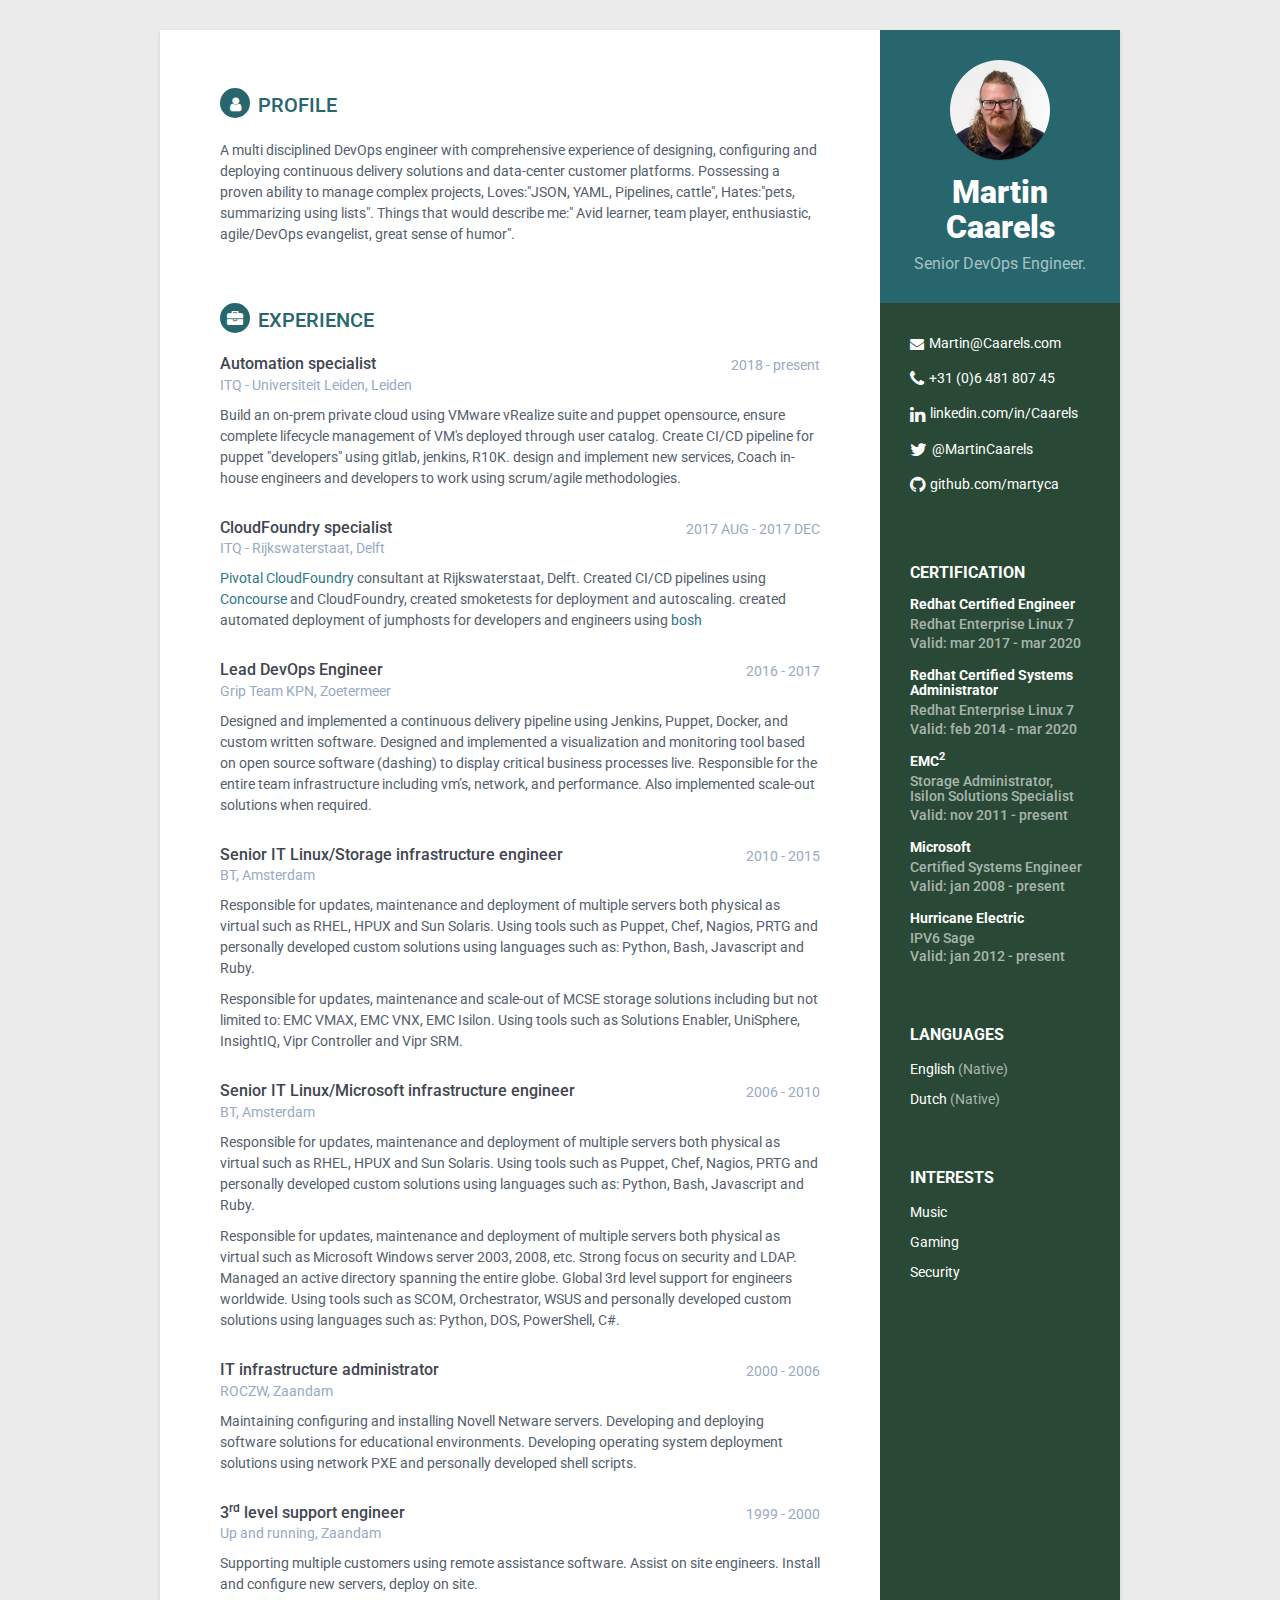
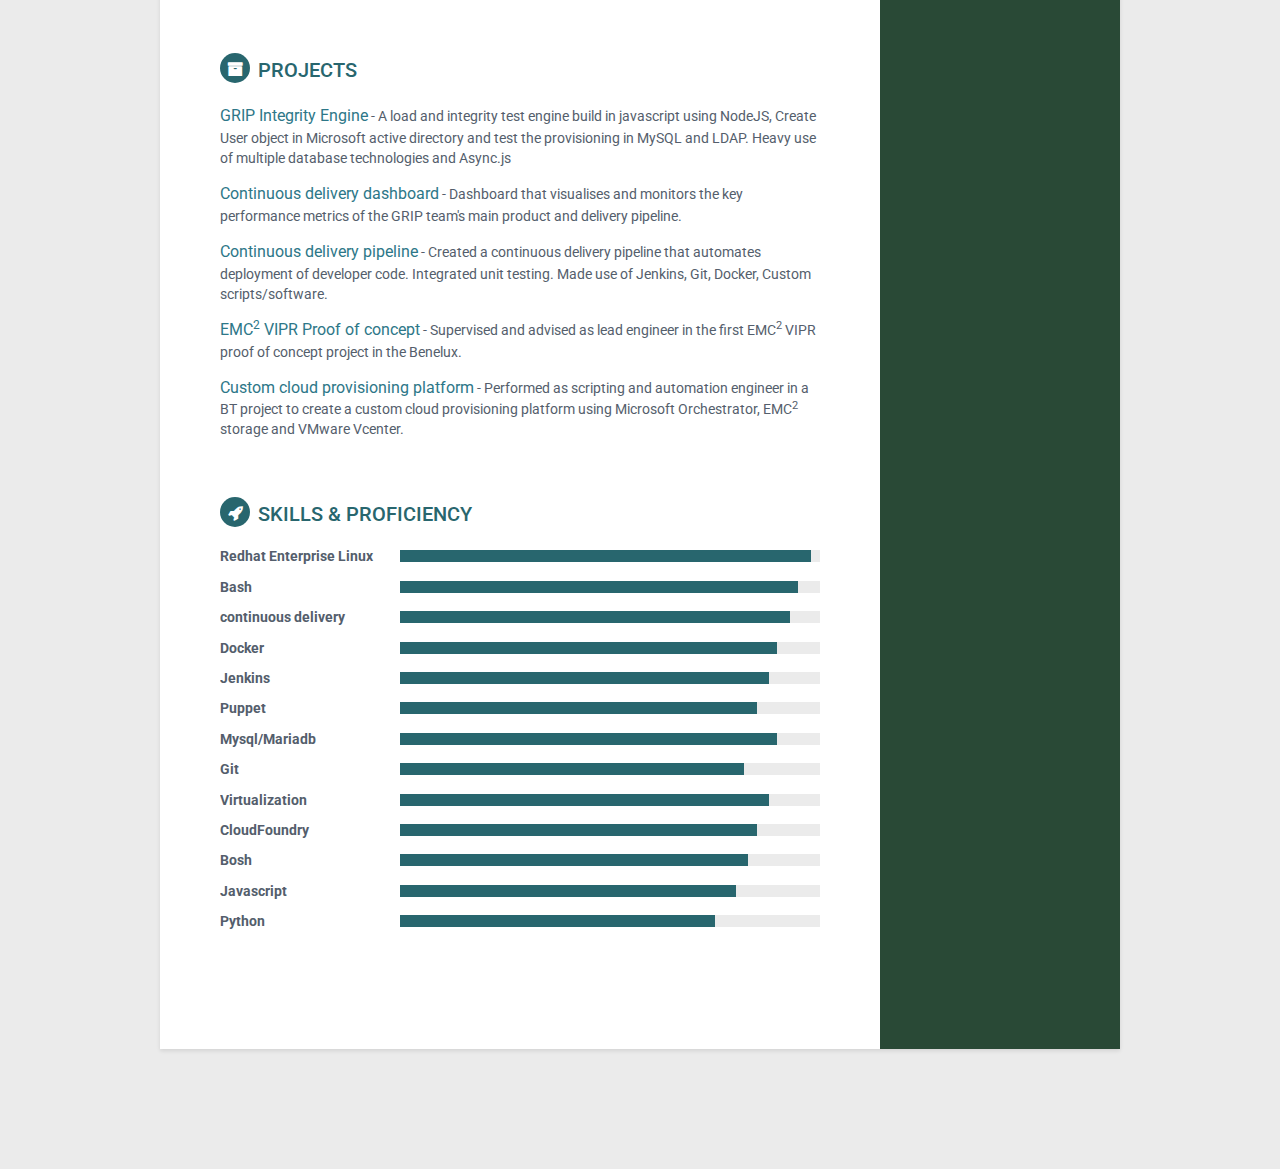
==== index.html @ 200cc8ad "pipeline" ====
<!DOCTYPE html>
<!--[if IE 8]> <html lang="en" class="ie8"> <![endif]-->
<!--[if IE 9]> <html lang="en" class="ie9"> <![endif]-->
<!--[if !IE]><!-->
<html lang="en">
<!--<![endif]-->

<head>
    <title>Martin's Bio.</title>
    <!-- Meta -->
    <meta charset="utf-8">
    <meta http-equiv="X-UA-Compatible" content="IE=edge">
    <meta name="viewport" content="width=device-width, initial-scale=1.0">
    <meta name="description" content="A beautiful Jekyll theme for creating resume">
    <link rel="shortcut icon" href="favicon.ico">
    <link href='https://fonts.googleapis.com/css?family=Roboto:400,500,400italic,300italic,300,500italic,700,700italic,900,900italic' rel='stylesheet' type='text/css'>
    <!-- Global CSS -->
    <link rel="stylesheet" href="/assets/css/bootstrap.min.css">
    <!-- Plugins CSS -->
    <link rel="stylesheet" href="/assets/css/font-awesome.css">
    <!-- Theme CSS -->
    <link id="theme-style" rel="stylesheet" href="/assets/css/styles.css">
    <!-- HTML5 shim and Respond.js for IE8 support of HTML5 elements and media queries -->
    <!--[if lt IE 9]> <script src="https://oss.maxcdn.com/html5shiv/3.7.2/html5shiv.min.js"></script> <script src="https://oss.maxcdn.com/respond/1.4.2/respond.min.js"></script> <![endif]-->
</head>

<body>
    <div class="wrapper">
        <!-- Use icons from fontawesome when you are adding new item in the contact list -->
        <div class="sidebar-wrapper">
            <div class="profile-container"> <img class="profile-img" src="/assets/images/portrait.png" alt="profile picture" />
                <h1 class="name">Martin Caarels</h1>
                <h3 class="tagline">Senior DevOps Engineer.</h3> </div>
            <!--//profile-container-->
            <div class="contact-container container-block">
                <ul class="list-unstyled contact-list">
                    <li class="email"><i class="fa fa-envelope"></i><a href="mailto: martin@caarels.com">Martin@Caarels.com</a></li>
                    <li class="phone"><i class="fa fa-phone"></i><a href="tel:+31648180745">+31 (0)6 481 807 45</a></li>
                    <li class="linkedin"><i class="fa fa-linkedin"></i><a href="https://in.linkedin.com/in/caarels" target="_blank">linkedin.com/in/Caarels</a></li>
                    <li class="Twitter"><i class="fa fa-twitter"></i><a href="https://twitter.com/MartinCaarels" target="_blank">@MartinCaarels</a></li>
                    <li class="github"><i class="fa fa-github"></i><a href="http://github.com/martyca" target="_blank">github.com/martyca</a></li>
                    <!--<li class="twitter"><i class="fa fa-twitter"></i><a href="https://twitter.com/@webjeda" target="_blank">@webjeda</a></li>-->
                </ul>
            </div>
            <!--//contact-container-->
            <div class="education-container container-block">
                <h2 class="container-block-title">Certification</h2>
                <div class="item">
                    <a href="https://www.redhat.com/rhtapps/certification/badge/verify/BLTB5GWE7YYHXSPIGGNPEEOVPAAEQU3CUPSQX2KSDXT6RW46LQ3VFS7LTHTMYXYXRZARNID6YKBDE4U5NQYTCNA62RUWOCM34WWBUYQ=">
                      <h4 class="degree">Redhat Certified Engineer</h4>
                      <h5 class="meta">Redhat Enterprise Linux 7</h5>
                      <div class="time">Valid: mar 2017 - mar 2020</div>
                    </a>
                </div>
                <!--//item-->
                <div class="item">
                    <a href="https://www.redhat.com/rhtapps/certification/badge/verify/BLTB5GWE7YYHXSPIGGNPEEOVPAAEQU3CUPSQX2KSDXT6RW46LQ37ULE25V3KCXMMFRIX6PMBNQZGA4U5NQYTCNA62RUWOCM34WWBUYQ=">
                      <h4 class="degree">Redhat Certified Systems Administrator</h4>
                      <h5 class="meta">Redhat Enterprise Linux 7</h5>
                      <div class="time">Valid: feb 2014 - mar 2020</div>
                    </a>
                </div>
                <!--//item-->
                <div class="item">
                    <a href="https://www.certmetrics.com/emc/public/transcript.aspx?transcript=TPEWFZ41KMV4QKZX">
                      <h4 class="degree">EMC<sup>2</sup></h4>
                      <h5 class="meta">Storage Administrator, Isilon Solutions Specialist</h5>
                      <div class="time">Valid: nov 2011 - present</div>
                    </a>
                </div>
                <!--//item-->
                <div class="item">
                    <a href="https://mcp.microsoft.com/anonymous/transcript/validate?transcriptId=936638&accessCode=r2d2c3p0">
                      <h4 class="degree">Microsoft</h4>
                      <h5 class="meta">Certified Systems Engineer</h5>
                      <div class="time">Valid: jan 2008 - present</div>
                    </a>
                </div>
                <!--//item-->
                <div class="item">
                    <a href="https://ipv6.he.net/certification/scoresheet.php?pass_name=digit77 ">
                      <h4 class="degree">Hurricane Electric</h4>
                      <h5 class="meta">IPV6 Sage</h5>
                      <div class="time">Valid: jan 2012 - present</div>
                    </a>
                </div>
                <!--//item-->
            </div>
            <!--//education-container-->
            <div class="languages-container container-block">
                <h2 class="container-block-title">Languages</h2>
                <ul class="list-unstyled interests-list">
                    <li>English <span class="lang-desc">(Native)</span></li>
                    <li>Dutch <span class="lang-desc">(Native)</span></li>
                </ul>
            </div>
            <!--//interests-->
            <div class="interests-container container-block">
                <h2 class="container-block-title">Interests</h2>
                <ul class="list-unstyled interests-list">
                    <li>Music</li>
                    <li>Gaming</li>
                    <li>Security</li>
                </ul>
            </div>
            <!--//interests-->
        </div>
        <!--//sidebar-wrapper-->
        <div class="main-wrapper">
            <section class="section summary-section">
                <h2 class="section-title"><i class="fa fa-user"></i>Profile</h2>
                <div class="summary">
                    <p>A multi disciplined DevOps engineer with comprehensive experience of designing, configuring and deploying continuous delivery solutions and data-center customer platforms. Possessing a proven ability to manage complex projects, Loves:"JSON, YAML, Pipelines, cattle", Hates:"pets, summarizing using lists". Things that would describe me:" Avid learner, team player, enthusiastic, agile/DevOps evangelist, great sense of humor".</p>
                </div>
                <!--//summary-->
            </section>
            <!--//section-->
            <section class="section experiences-section">
                <h2 class="section-title"><i class="fa fa-briefcase"></i>Experience</h2>
                <div class="item">
                    <div class="meta">
                        <div class="upper-row">
                            <h3 class="job-title">Automation specialist</h3>
                            <div class="time">2018 - present</div>
                        </div>
                        <!--//upper-row-->
                        <div class="company">ITQ - Universiteit Leiden, Leiden</div>
                    </div>
                    <!--//meta-->
                    <div class="details">
                        <p>Build an on-prem private cloud using VMware vRealize suite and puppet opensource, ensure complete lifecycle management of VM's deployed through user catalog. Create CI/CD pipeline for puppet "developers" using gitlab, jenkins, R10K. design and implement new services, Coach in-house engineers and developers to work using scrum/agile methodologies.</p>
                    </div>
                    <!--//details-->
                </div>
                <!--//item-->
                <div class="item">
                    <div class="meta">
                        <div class="upper-row">
                            <h3 class="job-title">CloudFoundry specialist</h3>
                            <div class="time">2017 AUG - 2017 DEC</div>
                        </div>
                        <!--//upper-row-->
                        <div class="company">ITQ - Rijkswaterstaat, Delft</div>
                    </div>
                    <!--//meta-->
                    <div class="details">
                        <p><a href="https://pivotal.io/platform">Pivotal CloudFoundry</a> consultant at Rijkswaterstaat, Delft. Created CI/CD pipelines using <a href="https://concourse-ci.org/">Concourse</a> and CloudFoundry, created smoketests for deployment and autoscaling. created automated deployment of jumphosts for developers and engineers using <a href="http://bosh.io/">bosh</a></p>
                    </div>
                    <!--//details-->
                </div>
                <!--//item-->
                <div class="item">
                    <div class="meta">
                        <div class="upper-row">
                            <h3 class="job-title">Lead DevOps Engineer</h3>
                            <div class="time">2016 - 2017</div>
                        </div>
                        <!--//upper-row-->
                        <div class="company">Grip Team KPN, Zoetermeer</div>
                    </div>
                    <!--//meta-->
                    <div class="details">
                        <p>Designed and implemented a continuous delivery pipeline using Jenkins, Puppet, Docker, and custom written software. Designed and implemented a visualization and monitoring tool based on open source software (dashing) to display critical business processes live. Responsible for the entire team infrastructure including vm’s, network, and performance. Also implemented scale-out solutions when required.</p>
                    </div>
                    <!--//details-->
                </div>
                <!--//item-->
                <div class="item">
                    <div class="meta">
                        <div class="upper-row">
                            <h3 class="job-title">Senior IT Linux/Storage infrastructure engineer</h3>
                            <div class="time">2010 - 2015</div>
                        </div>
                        <!--//upper-row-->
                        <div class="company">BT, Amsterdam</div>
                    </div>
                    <!--//meta-->
                    <div class="details">
                        <p>Responsible for updates, maintenance and deployment of multiple servers both physical as virtual such as RHEL, HPUX and Sun Solaris. Using tools such as Puppet, Chef, Nagios, PRTG and personally developed custom solutions using languages such as: Python, Bash, Javascript and Ruby.</p>
                        <p>Responsible for updates, maintenance and scale-out of MCSE storage solutions including but not limited to: EMC VMAX, EMC VNX, EMC Isilon. Using tools such as Solutions Enabler, UniSphere, InsightIQ, Vipr Controller and Vipr SRM.</p>
                    </div>
                    <!--//details-->
                </div>
                <!--//item-->
                <div class="item">
                    <div class="meta">
                        <div class="upper-row">
                            <h3 class="job-title">Senior IT Linux/Microsoft infrastructure engineer</h3>
                            <div class="time">2006 - 2010</div>
                        </div>
                        <!--//upper-row-->
                        <div class="company">BT, Amsterdam</div>
                    </div>
                    <!--//meta-->
                    <div class="details">
                        <p>Responsible for updates, maintenance and deployment of multiple servers both physical as virtual such as RHEL, HPUX and Sun Solaris. Using tools such as Puppet, Chef, Nagios, PRTG and personally developed custom solutions using languages such as: Python, Bash, Javascript and Ruby.</p>
                        <p>Responsible for updates, maintenance and deployment of multiple servers both physical as virtual such as Microsoft Windows server 2003, 2008, etc. Strong focus on security and LDAP. Managed an active directory spanning the entire globe. Global 3rd level support for engineers worldwide. Using tools such as SCOM, Orchestrator, WSUS and personally developed custom solutions using languages such as: Python, DOS, PowerShell, C#.</p>
                    </div>
                    <!--//details-->
                </div>
                <!--//item-->
                <div class="item">
                    <div class="meta">
                        <div class="upper-row">
                            <h3 class="job-title">IT infrastructure administrator</h3>
                            <div class="time">2000 - 2006</div>
                        </div>
                        <!--//upper-row-->
                        <div class="company">ROCZW, Zaandam</div>
                    </div>
                    <!--//meta-->
                    <div class="details">
                        <p>Maintaining configuring and installing Novell Netware servers. Developing and deploying software solutions for educational environments. Developing operating system deployment solutions using network PXE and personally developed shell scripts.</p>
                    </div>
                    <!--//details-->
                </div>
                <!--//item-->
                <div class="item">
                    <div class="meta">
                        <div class="upper-row">
                            <h3 class="job-title">3<sup>rd</sup> level support engineer</h3>
                            <div class="time">1999 - 2000</div>
                        </div>
                        <!--//upper-row-->
                        <div class="company">Up and running, Zaandam</div>
                    </div>
                    <!--//meta-->
                    <div class="details">
                        <p>Supporting multiple customers using remote assistance software. Assist on site engineers. Install and configure new servers, deploy on site.</p>
                    </div>
                    <!--//details-->
                </div>
                <!--//item-->
            </section>
            <!--//section-->
            <section class="section projects-section">
                <h2 class="section-title"><i class="fa fa-archive"></i>Projects</h2>
                <!--
                <div class="intro">
                    <p></p>
                </div>
                -->
                <!--//intro-->
                <div class="item"> <span class="project-title"><a href="#hook">GRIP Integrity Engine</a></span> - <span class="project-tagline">A load and integrity test engine build in javascript using NodeJS, Create User object in Microsoft active directory and test the provisioning in MySQL and LDAP. Heavy use of multiple database technologies and Async.js</span> </div>
                <!--//item-->
                <div class="item"> <span class="project-title"><a href="#" target="_blank">Continuous delivery dashboard</a></span> - <span class="project-tagline">Dashboard that visualises and monitors the key performance metrics of the GRIP team's main product and delivery pipeline.</span> </div>
                <!--//item-->
                <div class="item"> <span class="project-title"><a href="#" target="_blank">Continuous delivery pipeline</a></span> - <span class="project-tagline">Created a continuous delivery pipeline that automates deployment of developer code. Integrated unit testing. Made use of Jenkins, Git, Docker, Custom scripts/software.</span> </div>
                <!--//item-->
                <div class="item"> <span class="project-title"><a href="#" target="_blank">EMC<sup>2</sup> VIPR Proof of concept</a></span> - <span class="project-tagline">Supervised and advised as lead engineer in the first EMC<sup>2</sup> VIPR proof of concept project in the Benelux.</span> </div>
                <!--//item-->
                <div class="item"> <span class="project-title"><a href="#" target="_blank">Custom cloud provisioning platform</a></span> - <span class="project-tagline">Performed as scripting and automation engineer in a BT project to create a custom cloud provisioning platform using Microsoft Orchestrator, EMC<sup>2</sup> storage and VMware Vcenter.</span> </div>
                <!--//item-->
            </section>
            <!--//section-->
            <section class="skills-section section">
                <h2 class="section-title"><i class="fa fa-rocket"></i>Skills &amp; Proficiency</h2>
                <div class="skillset">
                    <div class="item">
                        <h3 class="level-title">Redhat Enterprise Linux</h3>
                        <div class="level-bar">
                            <div class="level-bar-inner" data-level="98%"> </div>
                        </div>
                        <!--//level-bar-->
                    </div>
                    <!--//item-->
                    <div class="item">
                        <h3 class="level-title">Bash</h3>
                        <div class="level-bar">
                            <div class="level-bar-inner" data-level="95%"> </div>
                        </div>
                        <!--//level-bar-->
                    </div>
                    <!--//item-->
                    <div class="item">
                        <h3 class="level-title">continuous delivery</h3>
                        <div class="level-bar">
                            <div class="level-bar-inner" data-level="93%"> </div>
                        </div>
                        <!--//level-bar-->
                    </div>
                    <!--//item-->
                    <div class="item">
                        <h3 class="level-title">Docker</h3>
                        <div class="level-bar">
                            <div class="level-bar-inner" data-level="90%"> </div>
                        </div>
                        <!--//level-bar-->
                    </div>
                    <!--//item-->
                    <div class="item">
                        <h3 class="level-title">Jenkins</h3>
                        <div class="level-bar">
                            <div class="level-bar-inner" data-level="88%"> </div>
                        </div>
                        <!--//level-bar-->
                    </div>
                    <!--//item-->
                    <div class="item">
                        <h3 class="level-title">Puppet</h3>
                        <div class="level-bar">
                            <div class="level-bar-inner" data-level="85%"> </div>
                        </div>
                        <!--//level-bar-->
                    </div>
                    <!--//item-->
                    <div class="item">
                        <h3 class="level-title">Mysql/Mariadb</h3>
                        <div class="level-bar">
                            <div class="level-bar-inner" data-level="90%"> </div>
                        </div>
                        <!--//level-bar-->
                    </div>
                    <!--//item-->
                    <div class="item">
                        <h3 class="level-title">Git</h3>
                        <div class="level-bar">
                            <div class="level-bar-inner" data-level="82%"> </div>
                        </div>
                        <!--//level-bar-->
                    </div>
                    <!--//item-->
                    <div class="item">
                        <h3 class="level-title">Virtualization</h3>
                        <div class="level-bar">
                            <div class="level-bar-inner" data-level="88%"> </div>
                        </div>
                        <!--//level-bar-->
                    </div>
                    <!--//item-->
                    <div class="item">
                        <h3 class="level-title">CloudFoundry</h3>
                        <div class="level-bar">
                            <div class="level-bar-inner" data-level="85%"> </div>
                        </div>
                        <!--//level-bar-->
                    </div>
                    <!--//item-->
                    <div class="item">
                        <h3 class="level-title">Bosh</h3>
                        <div class="level-bar">
                            <div class="level-bar-inner" data-level="83%"> </div>
                        </div>
                        <!--//level-bar-->
                    </div>
                    <!--//item-->
                    <div class="item">
                        <h3 class="level-title">Javascript</h3>
                        <div class="level-bar">
                            <div class="level-bar-inner" data-level="80%"> </div>
                        </div>
                        <!--//level-bar-->
                    </div>
                    <!--//item-->
                    <div class="item">
                        <h3 class="level-title">Python</h3>
                        <div class="level-bar">
                            <div class="level-bar-inner" data-level="75%"> </div>
                        </div>
                        <!--//level-bar-->
                    </div>
                    <!--//item-->
                </div>
            </section>
            <!--//skills-section-->
        </div>
        <!--//main-body-->
    </div>
    <footer class="footer">
    </footer>
    <!--//footer-->
    <!-- Javascript -->
    <script type="text/javascript" src="/assets/js/jquery-1.11.3.min.js"></script>
    <script type="text/javascript" src="/assets/js/bootstrap.min.js"></script>
    <!-- custom js -->
    <script type="text/javascript" src="/assets/js/main.js"></script>
</body>

</html>
---- assets/css/styles.css ----
/*
 * Template Name: Orbit - Responsive Resume/CV Template for Developers
 * Version: 1.0
 * Author: Xiaoying Riley
 * Twitter: @3rdwave_themes
 * License: Creative Commons Attribution 3.0 License
 * Website: http://themes.3rdwavemedia.com/
*/
/* styles.css */
/* ======= Base ======= */
body {
  font-family: 'Roboto', sans-serif;
  color: #545E6C;
  background: #ebebeb;
  font-size: 14px;
  padding: 30px;
  -webkit-font-smoothing: antialiased;
  -moz-osx-font-smoothing: grayscale;
}
h1,
h2,
h3,
h4,
h5,
h6 {
  font-weight: 700;
}
a {
  color: #2d7788;
  -webkit-transition: all 0.4s ease-in-out;
  -moz-transition: all 0.4s ease-in-out;
  -ms-transition: all 0.4s ease-in-out;
  -o-transition: all 0.4s ease-in-out;
}
a:hover {
  text-decoration: underline;
  color: #1a454f;
}
a:focus {
  text-decoration: none;
}
p {
  line-height: 1.5;
}
.wrapper {
  background: #42A8C0;
  max-width: 960px;
  margin: 0 auto;
  position: relative;
  -webkit-box-shadow: 0px 2px 4px rgba(0, 0, 0, 0.1);
  -moz-box-shadow: 0px 2px 4px rgba(0, 0, 0, 0.1);
  box-shadow: 0px 2px 4px rgba(0, 0, 0, 0.1);
}
.sidebar-wrapper {
  background: #294936;
  position: absolute;
  right: 0;
  width: 240px;
  height: 100%;
  min-height: 800px;
  color: #fff;
}
.sidebar-wrapper a {
  color: #fff;
}
.sidebar-wrapper .profile-container {
  padding: 30px;
  background: #28666e;
  text-align: center;
  color: #fff;
}
.sidebar-wrapper .name {
  font-size: 32px;
  font-weight: 900;
  margin-top: 0;
  margin-bottom: 10px;
}
.sidebar-wrapper .tagline {
  color: rgba(255, 255, 255, 0.6);
  font-size: 16px;
  font-weight: 400;
  margin-top: 0;
  margin-bottom: 0;
}
.sidebar-wrapper .profile {
  margin-bottom: 15px;
}
.sidebar-wrapper .contact-list .fa {
  margin-right: 5px;
  font-size: 18px;
  vertical-align: middle;
}
.sidebar-wrapper .contact-list li {
  margin-bottom: 15px;
}
.sidebar-wrapper .contact-list li:last-child {
  margin-bottom: 0;
}
.sidebar-wrapper .contact-list .email .fa {
  font-size: 14px;
}
.sidebar-wrapper .container-block {
  padding: 30px;
}
.sidebar-wrapper .container-block-title {
  text-transform: uppercase;
  font-size: 16px;
  font-weight: 700;
  margin-top: 0;
  margin-bottom: 15px;
}
.sidebar-wrapper .degree {
  font-size: 14px;
  margin-top: 0;
  margin-bottom: 5px;
}
.sidebar-wrapper .education-container .item {
  margin-bottom: 15px;
}
.sidebar-wrapper .education-container .item:last-child {
  margin-bottom: 0;
}
.sidebar-wrapper .education-container .meta {
  color: rgba(255, 255, 255, 0.6);
  font-weight: 500;
  margin-bottom: 0px;
  margin-top: 0;
}
.sidebar-wrapper .education-container .time {
  color: rgba(255, 255, 255, 0.6);
  font-weight: 500;
  margin-bottom: 0px;
}
.sidebar-wrapper .languages-container .lang-desc {
  color: rgba(255, 255, 255, 0.6);
}
.sidebar-wrapper .languages-list {
  margin-bottom: 0;
}
.sidebar-wrapper .languages-list li {
  margin-bottom: 10px;
}
.sidebar-wrapper .languages-list li:last-child {
  margin-bottom: 0;
}
.sidebar-wrapper .interests-list {
  margin-bottom: 0;
}
.sidebar-wrapper .interests-list li {
  margin-bottom: 10px;
}
.sidebar-wrapper .interests-list li:last-child {
  margin-bottom: 0;
}
.main-wrapper {
  background: #fff;
  padding: 60px;
  padding-right: 300px;
}
.main-wrapper .section-title {
  text-transform: uppercase;
  font-size: 20px;
  font-weight: 500;
  color: #28666e;
  position: relative;
  margin-top: 0;
  margin-bottom: 20px;
}
.main-wrapper .section-title .fa {
  width: 30px;
  height: 30px;
  margin-right: 8px;
  display: inline-block;
  color: #fff;
  -webkit-border-radius: 50%;
  -moz-border-radius: 50%;
  -ms-border-radius: 50%;
  -o-border-radius: 50%;
  border-radius: 50%;
  -moz-background-clip: padding;
  -webkit-background-clip: padding-box;
  background-clip: padding-box;
  background: #28666e;
  text-align: center;
  padding-top: 8px;
  font-size: 16px;
  position: relative;
  top: -2px;
}
.main-wrapper .section {
  margin-bottom: 60px;
}
.main-wrapper .experiences-section .item {
  margin-bottom: 30px;
}
.main-wrapper .upper-row {
  position: relative;
  overflow: hidden;
  margin-bottom: 2px;
}
.main-wrapper .job-title {
  color: #3F4650;
  font-size: 16px;
  margin-top: 0;
  margin-bottom: 0;
  font-weight: 500;
}
.main-wrapper .time {
  position: absolute;
  right: 0;
  top: 0;
  color: #97AAC3;
}
.main-wrapper .company {
  margin-bottom: 10px;
  color: #97AAC3;
}
.main-wrapper .project-title {
  font-size: 16px;
  font-weight: 400;
  margin-top: 0;
  margin-bottom: 5px;
}
.main-wrapper .projects-section .intro {
  margin-bottom: 30px;
}
.main-wrapper .projects-section .item {
  margin-bottom: 15px;
}
.skillset .item {
  margin-bottom: 15px;
  overflow: hidden;
}
.skillset .level-title {
  font-size: 14px;
  margin-top: 0;
  margin-bottom: 12px;
}
.skillset .level-bar {
  height: 12px;
  background: #ebebeb;
}
.skillset .level-bar-inner {
  height: 12px;
  background: #28666e;
}
.footer {
  padding: 30px;
  padding-top: 60px;
}
.footer .copyright {
  line-height: 1.6;
  color: #545E6C;
  font-size: 13px;
}
.footer .fa-heart {
  color: #fb866a;
}
/* Extra small devices (phones, less than 768px) */
@media (max-width: 767px) {
  .sidebar-wrapper {
    position: static;
    width: inherit;
  }
  .main-wrapper {
    padding: 30px;
  }
  .main-wrapper .time {
    position: static;
    display: block;
    margin-top: 5px;
  }
  .main-wrapper .upper-row {
    margin-bottom: 0;
  }
}
/* Small devices (tablets, 768px and up) */
/* Medium devices (desktops, 992px and up) */
@media (min-width: 992px) {
  .skillset .level-title {
    display: inline-block;
    float: left;
    width: 30%;
    margin-bottom: 0;
  }
  .skillset .level-bar {
    display: inline-block;
    width: 70%;
    float: left;
    position: relative;
    top: 1px;
  }
}
/* Large devices (large desktops, 1200px and up) */
/* Ex-Large devices (large desktops, 1200px and up) */

/*
used for profile image
*/
.profile-img {
  max-width: 100px;
  margin-bottom: 15px;
  border: 0px solid #fff;
  border-radius: 100%;
  box-shadow: 0 1px 1px rgba(0, 0, 0, 0.1);
}
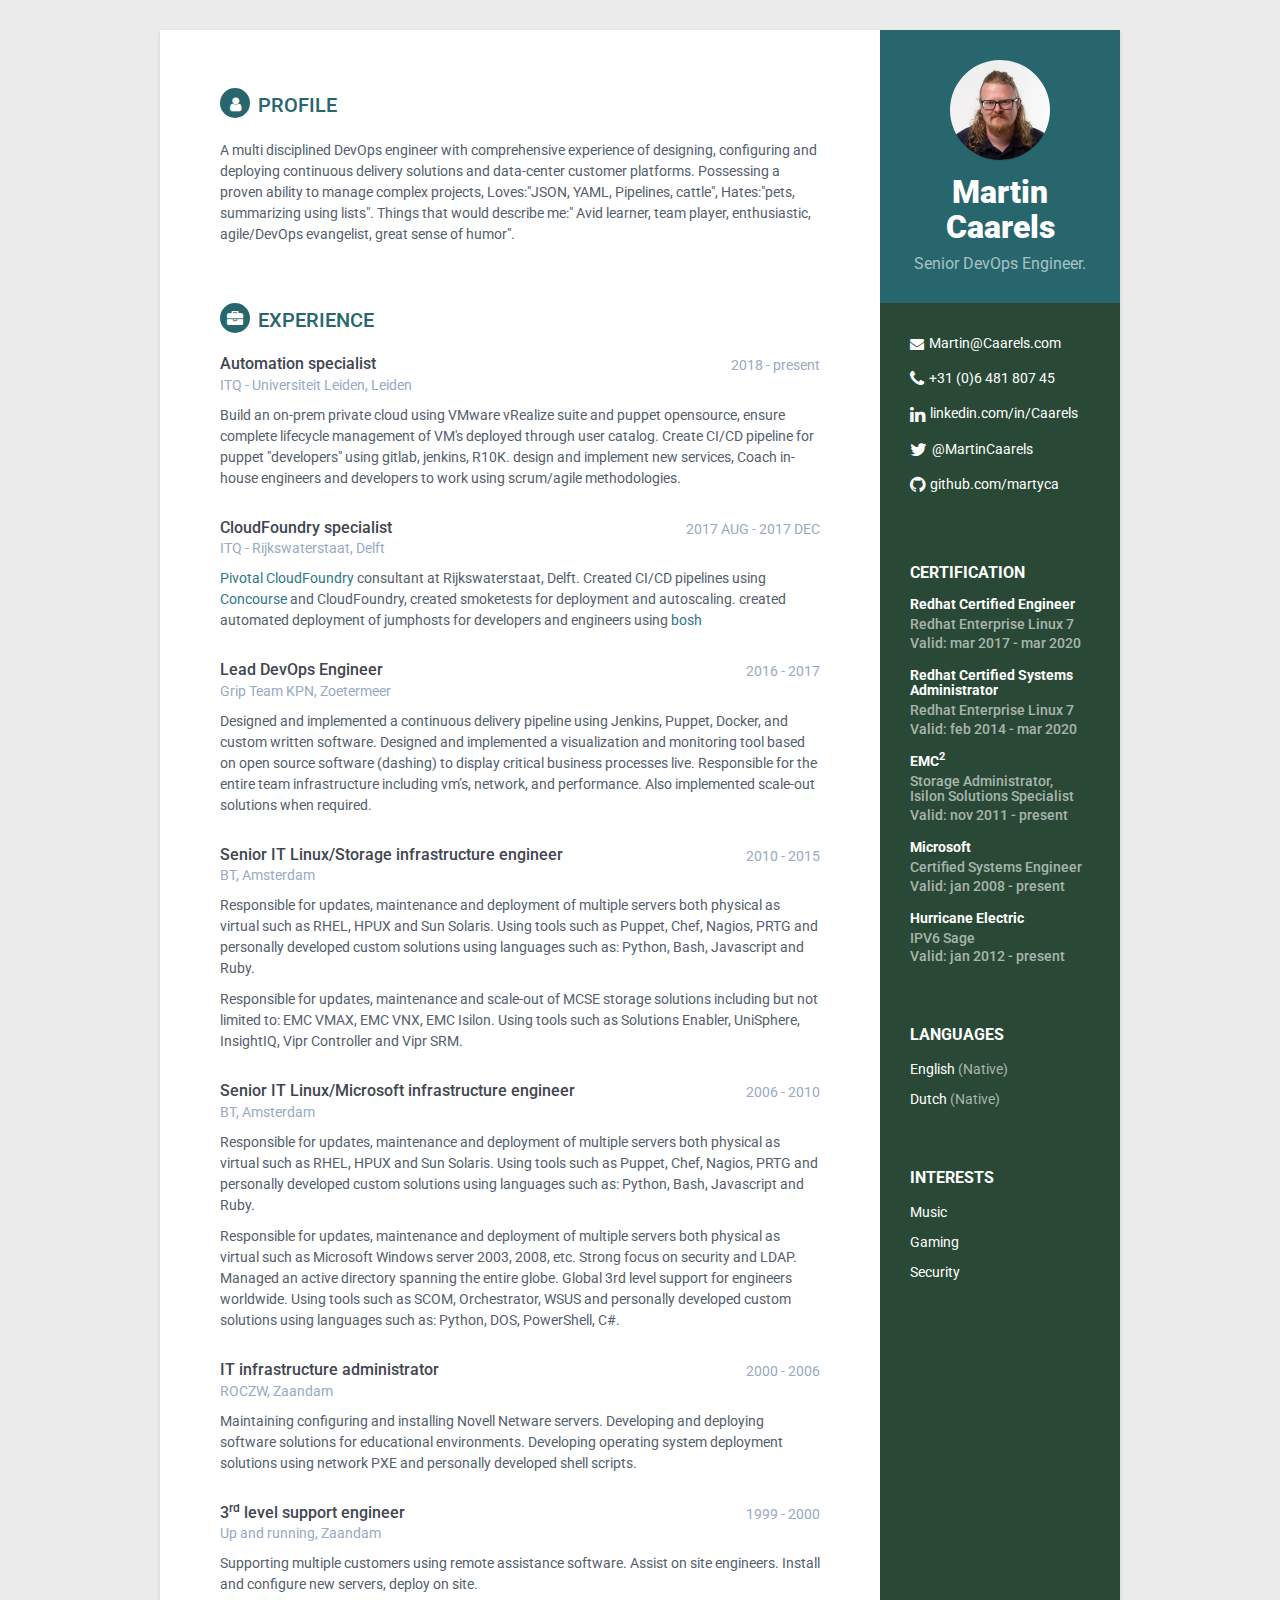
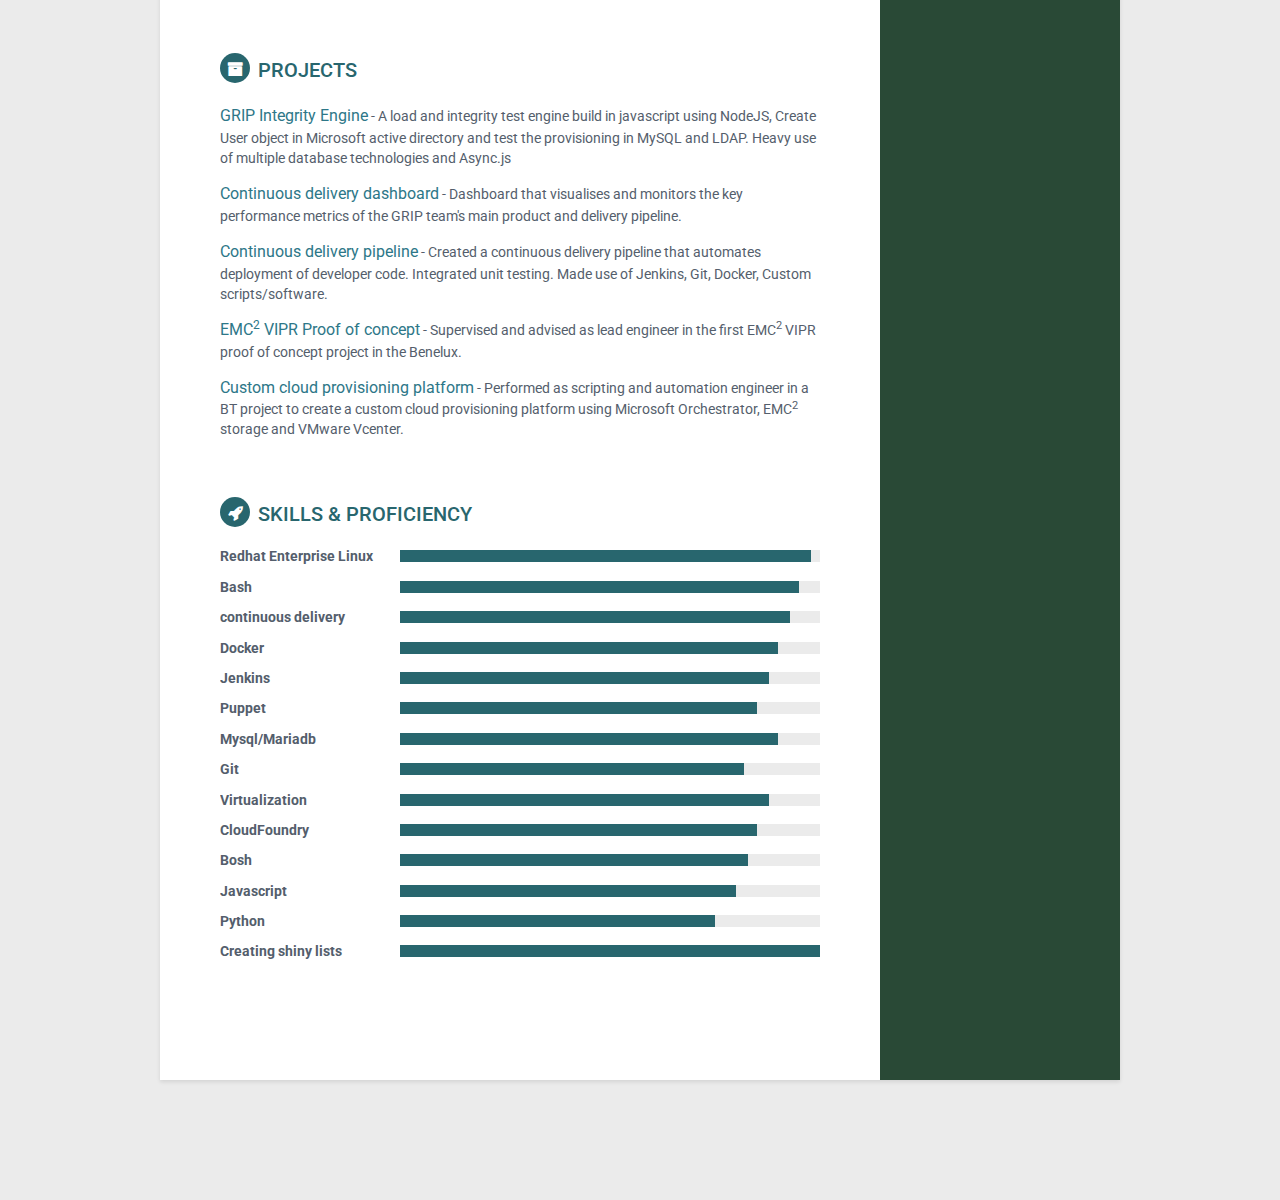
==== commit 5fc5db8e: "lists" ====
--- a/index.html
+++ b/index.html
@@ -360,6 +360,14 @@
                         <!--//level-bar-->
                     </div>
                     <!--//item-->
+                    <div class="item">
+                        <h3 class="level-title">Creating shiny lists</h3>
+                        <div class="level-bar">
+                            <div class="level-bar-inner" data-level="100%"> </div>
+                        </div>
+                        <!--//level-bar-->
+                    </div>
+                    <!--//item-->
                 </div>
             </section>
             <!--//skills-section-->
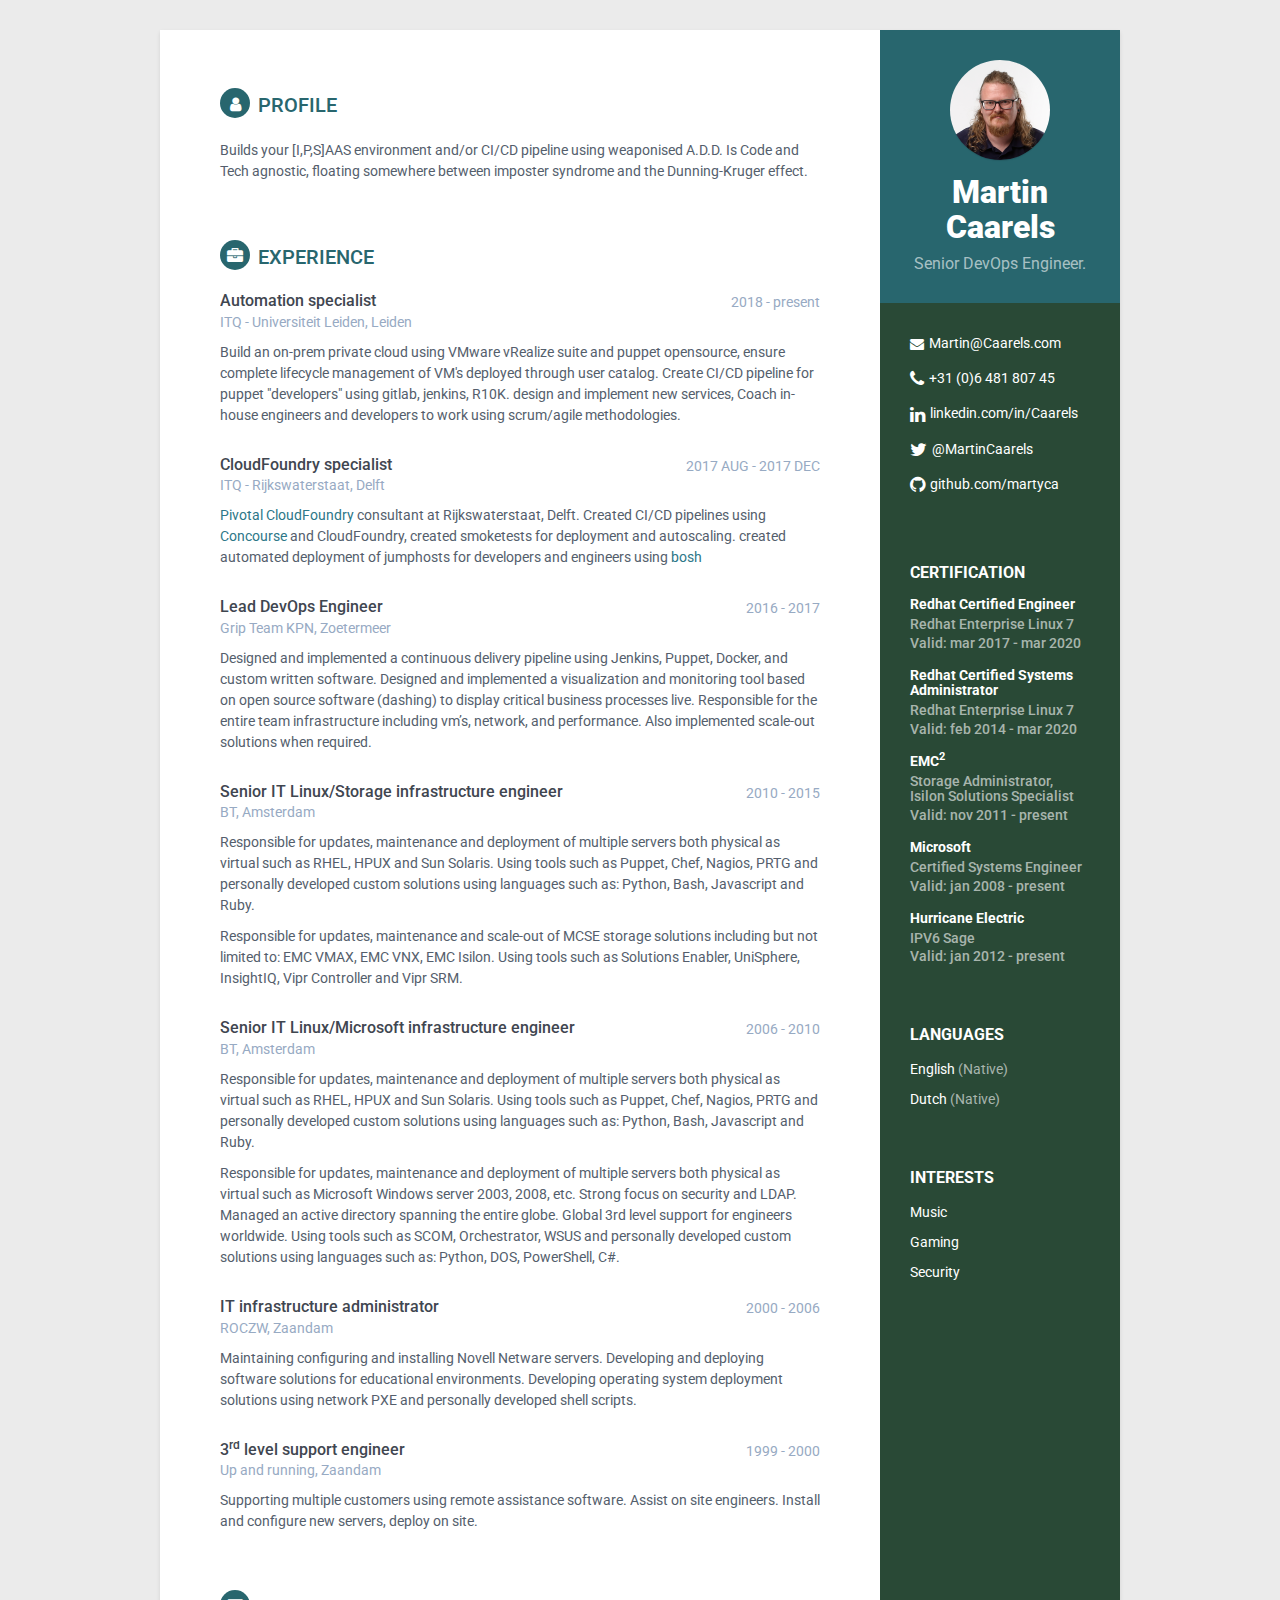
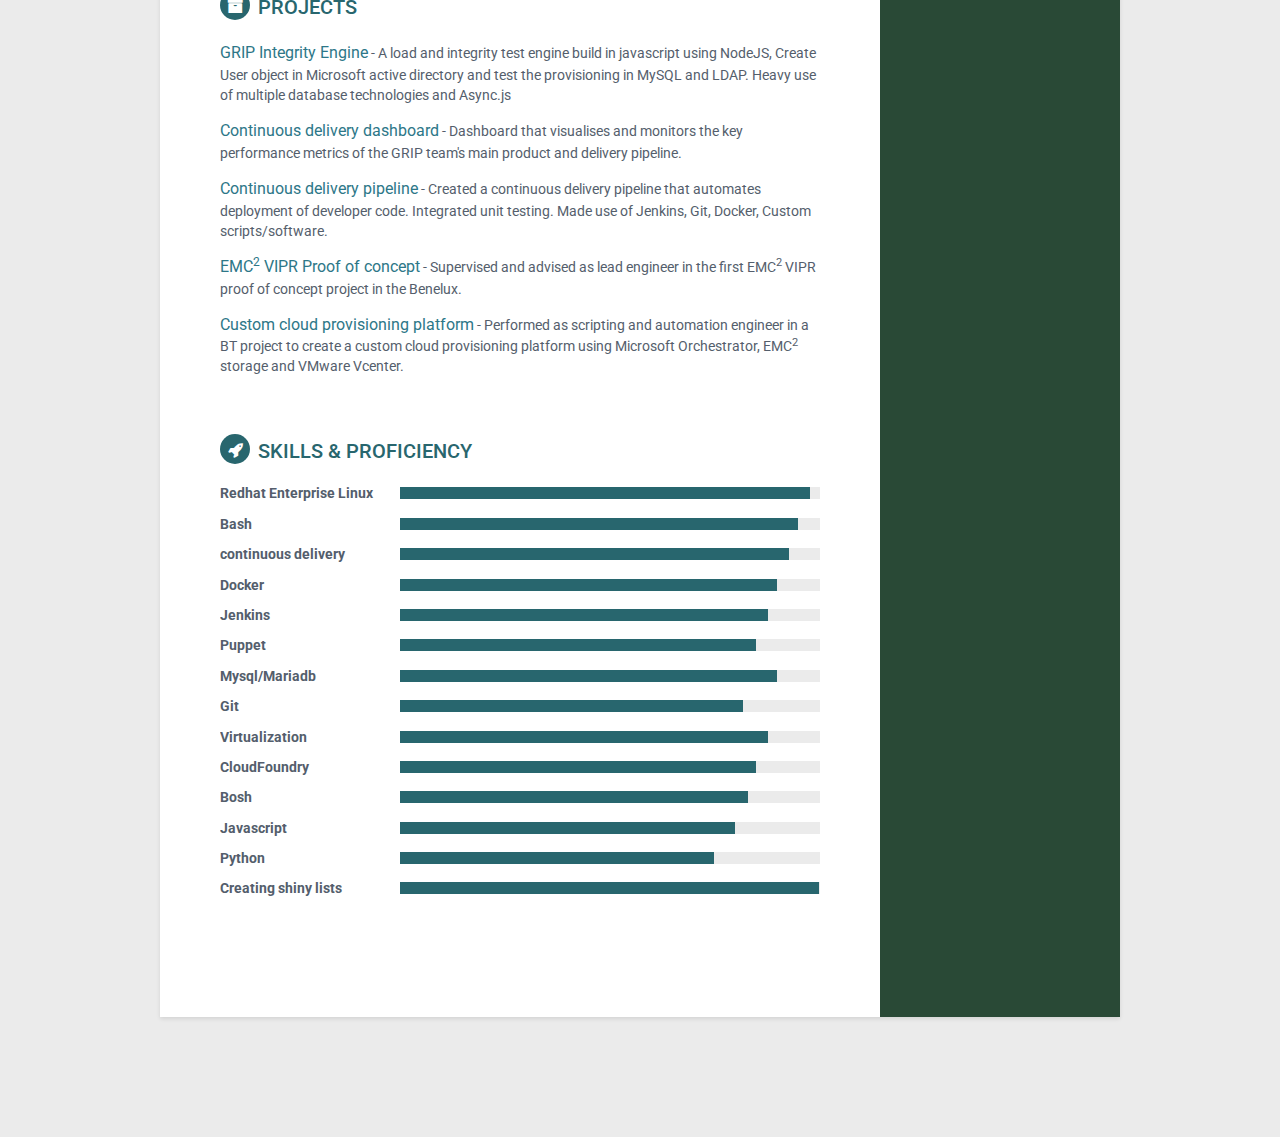
==== commit 6ce1913e: "new headline." ====
--- a/index.html
+++ b/index.html
@@ -110,7 +110,7 @@
             <section class="section summary-section">
                 <h2 class="section-title"><i class="fa fa-user"></i>Profile</h2>
                 <div class="summary">
-                    <p>A multi disciplined DevOps engineer with comprehensive experience of designing, configuring and deploying continuous delivery solutions and data-center customer platforms. Possessing a proven ability to manage complex projects, Loves:"JSON, YAML, Pipelines, cattle", Hates:"pets, summarizing using lists". Things that would describe me:" Avid learner, team player, enthusiastic, agile/DevOps evangelist, great sense of humor".</p>
+                    <p>Builds your [I,P,S]AAS environment and/or CI/CD pipeline using weaponised A.D.D. Is Code and Tech agnostic, floating somewhere between imposter syndrome and the Dunning-Kruger effect.</p>
                 </div>
                 <!--//summary-->
             </section>
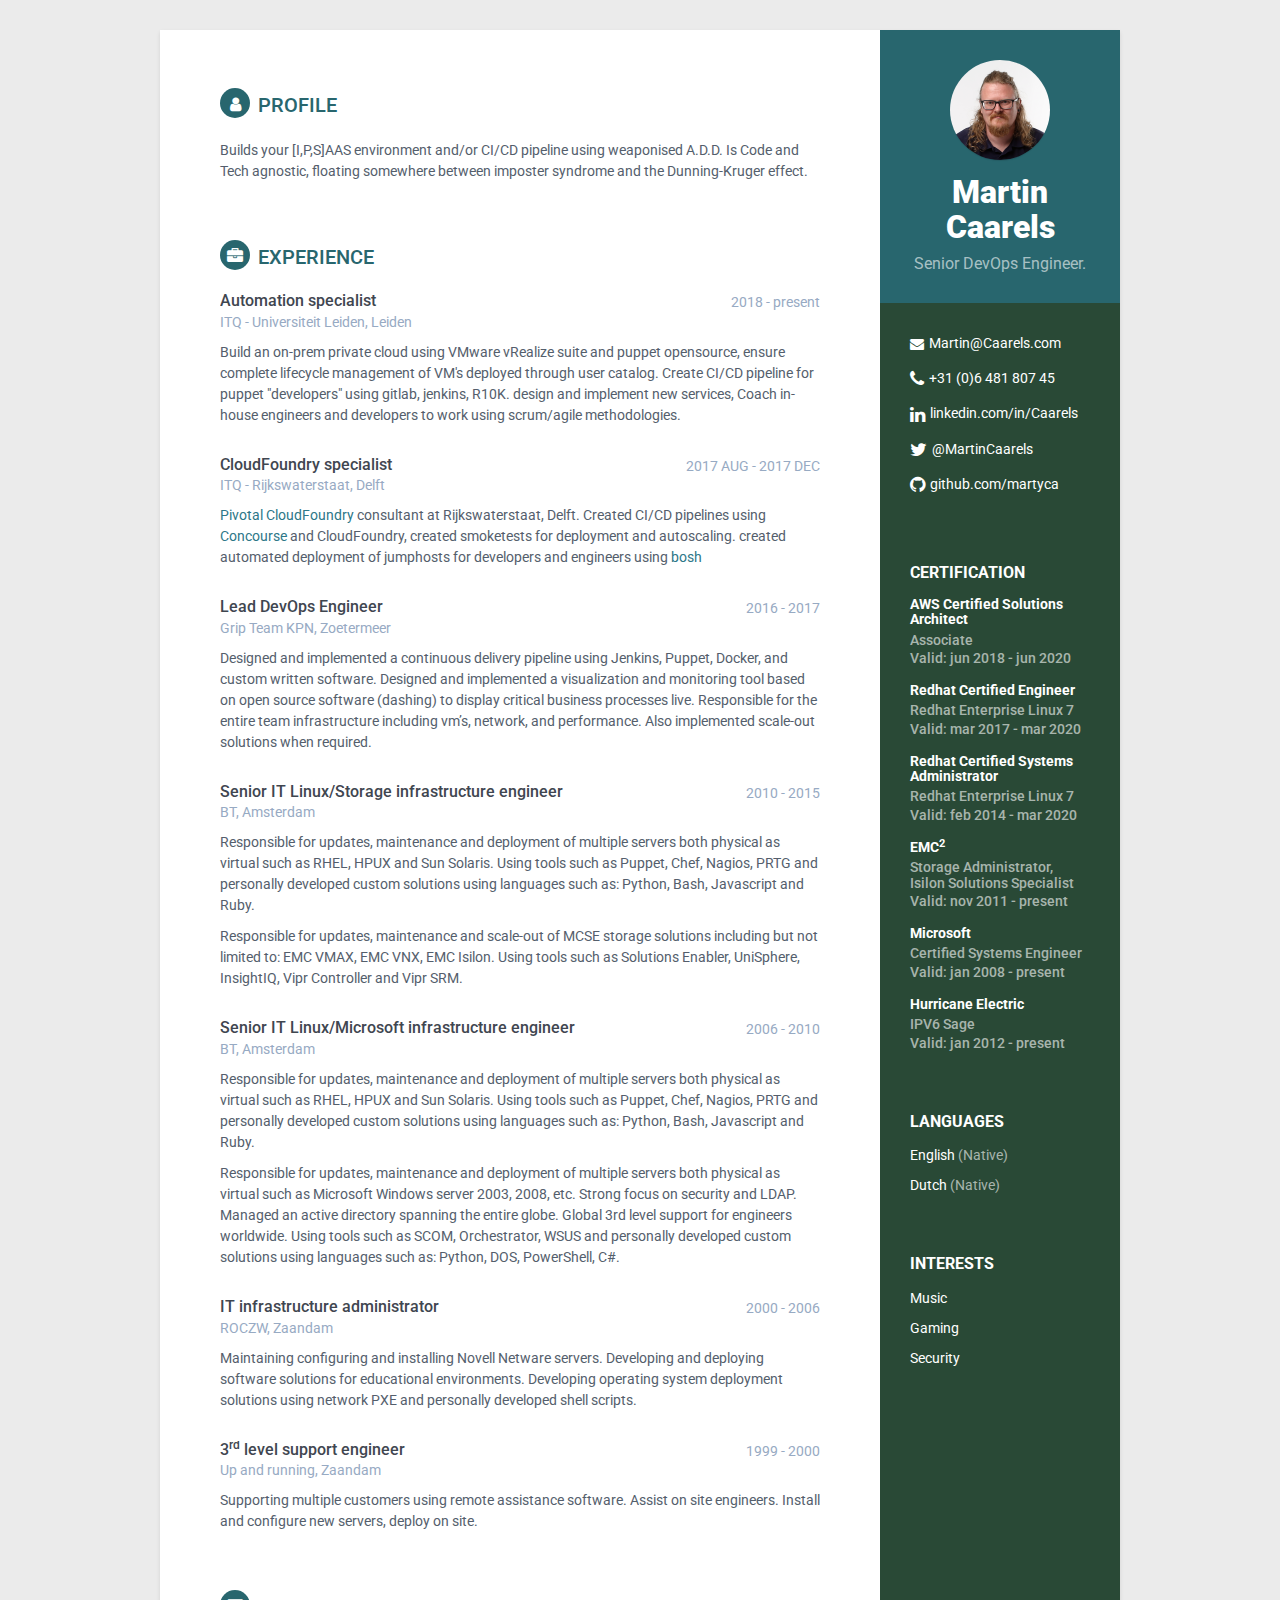
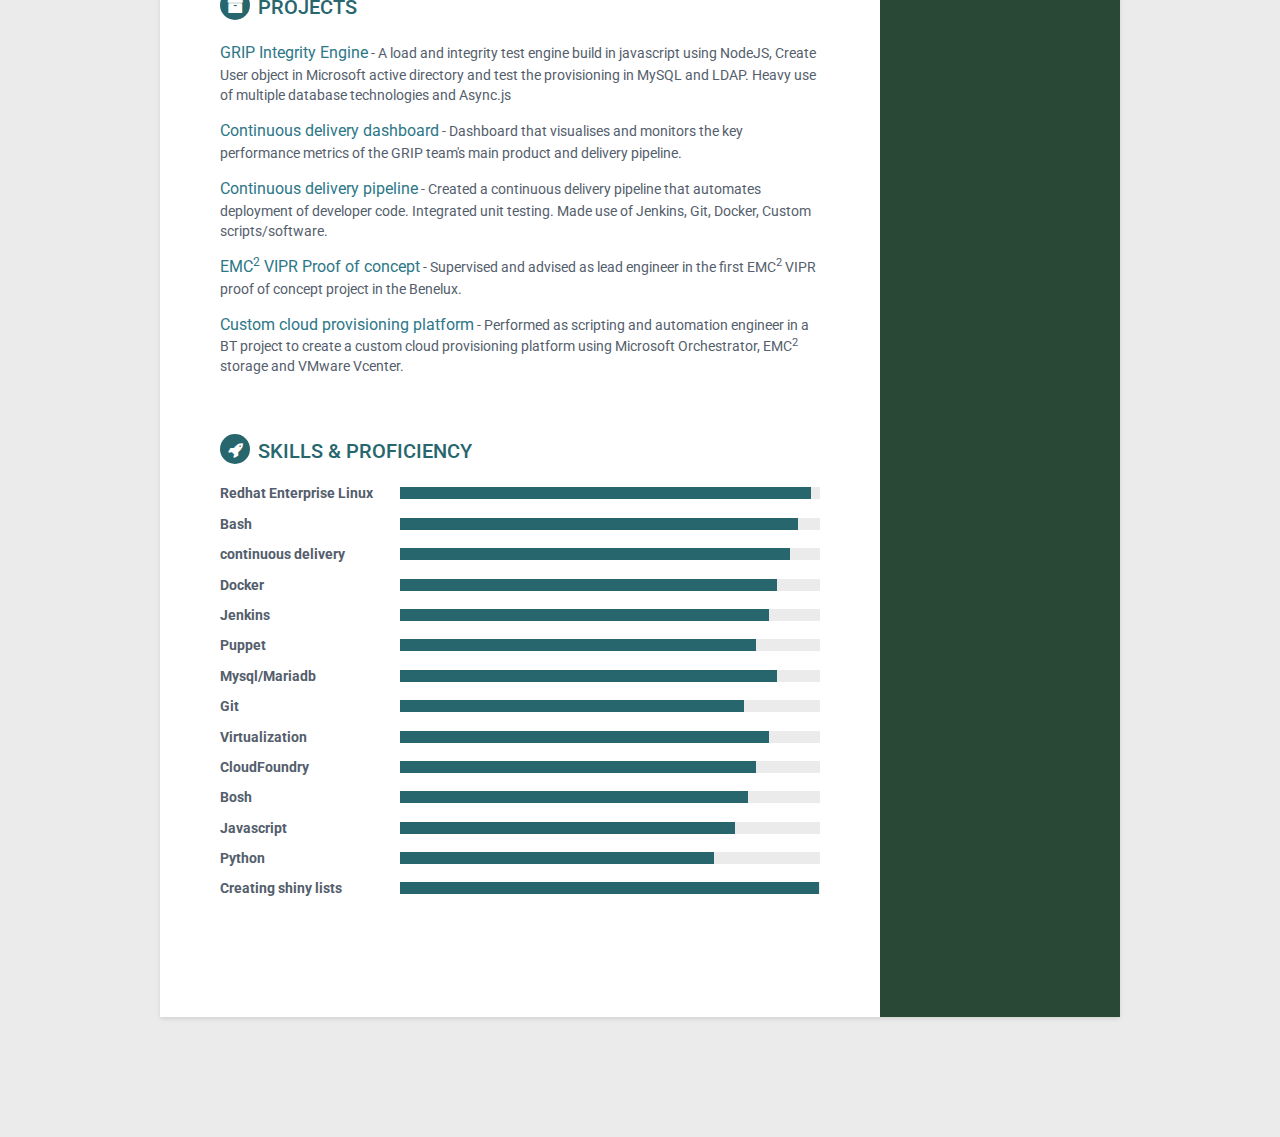
==== commit 7bb13ded: "added AWS" ====
--- a/index.html
+++ b/index.html
@@ -46,6 +46,14 @@
             <div class="education-container container-block">
                 <h2 class="container-block-title">Certification</h2>
                 <div class="item">
+                    <a href="https://t.co/OdW09yMVSa">
+                      <h4 class="degree">AWS Certified Solutions Architect</h4>
+                      <h5 class="meta">Associate</h5>
+                      <div class="time">Valid: jun 2018 - jun 2020</div>
+                    </a>
+                </div>
+                <!--//item-->
+                <div class="item">
                     <a href="https://www.redhat.com/rhtapps/certification/badge/verify/BLTB5GWE7YYHXSPIGGNPEEOVPAAEQU3CUPSQX2KSDXT6RW46LQ3VFS7LTHTMYXYXRZARNID6YKBDE4U5NQYTCNA62RUWOCM34WWBUYQ=">
                       <h4 class="degree">Redhat Certified Engineer</h4>
                       <h5 class="meta">Redhat Enterprise Linux 7</h5>
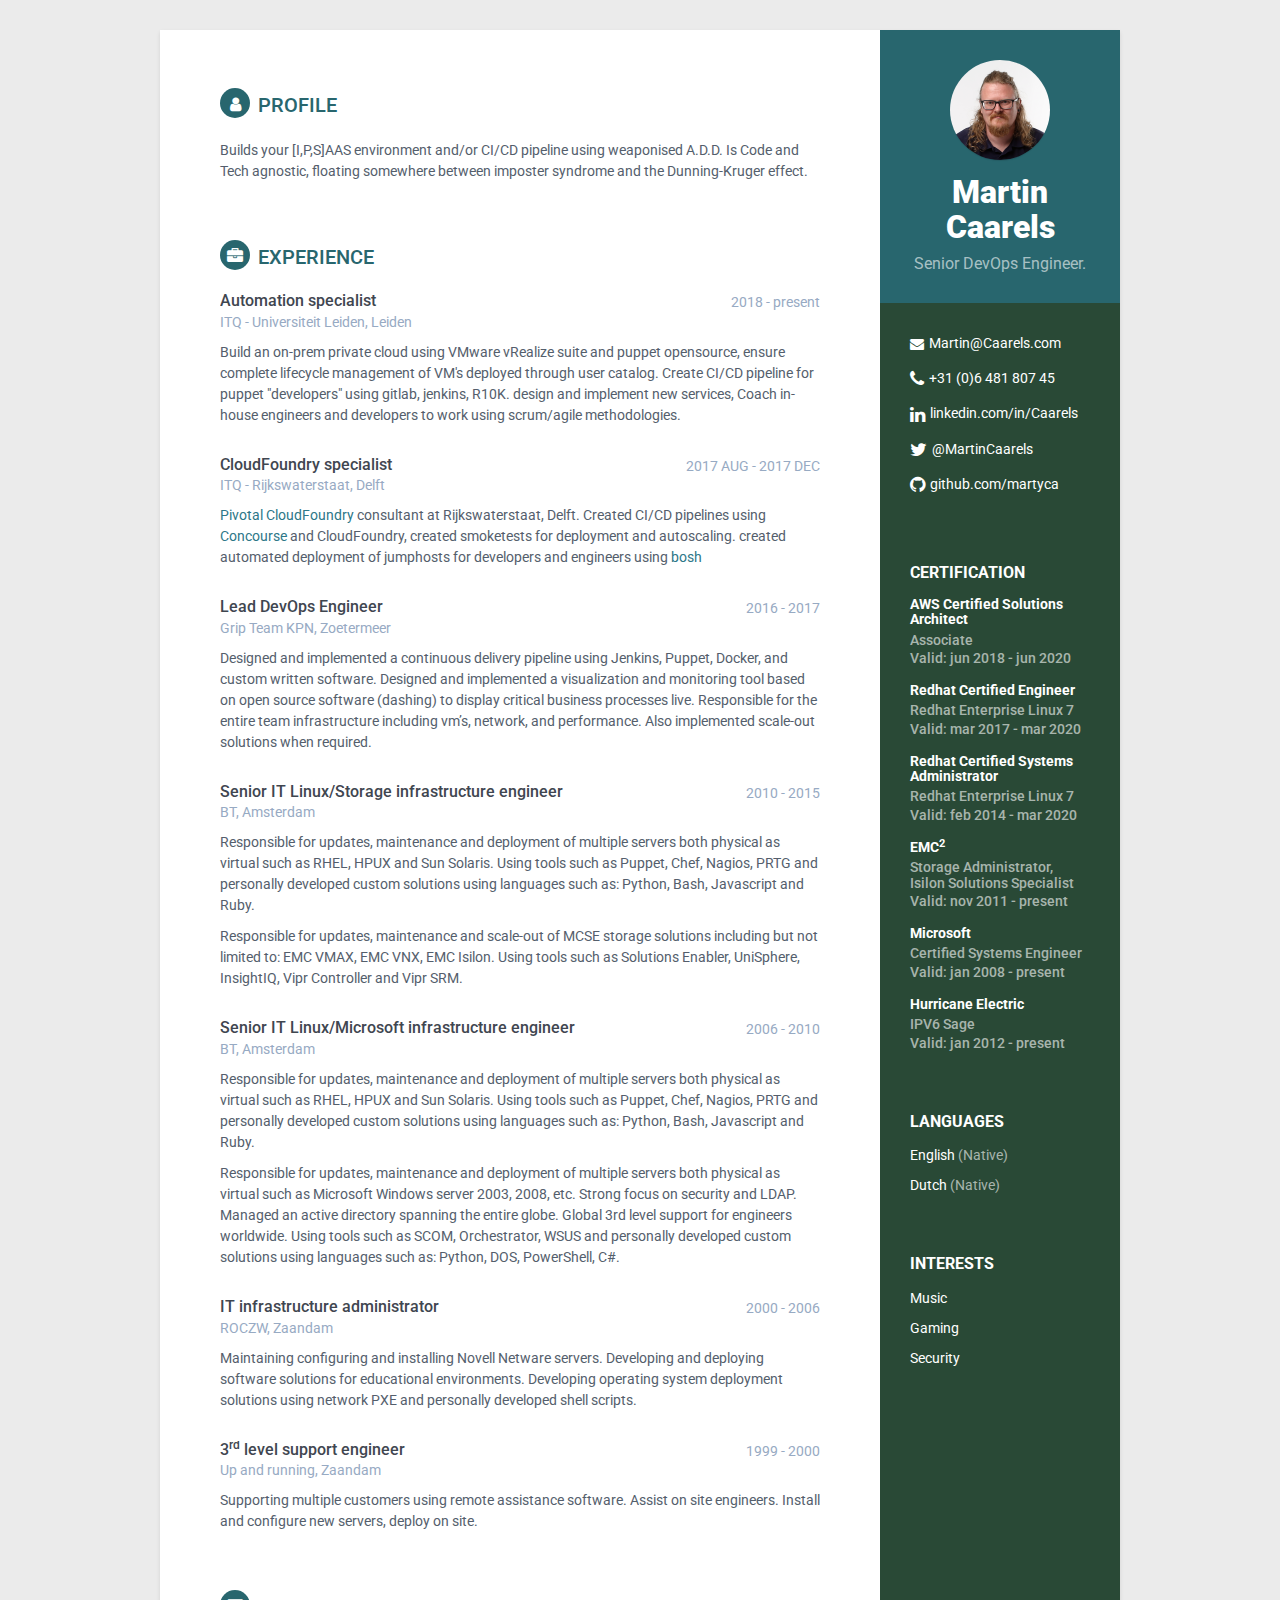
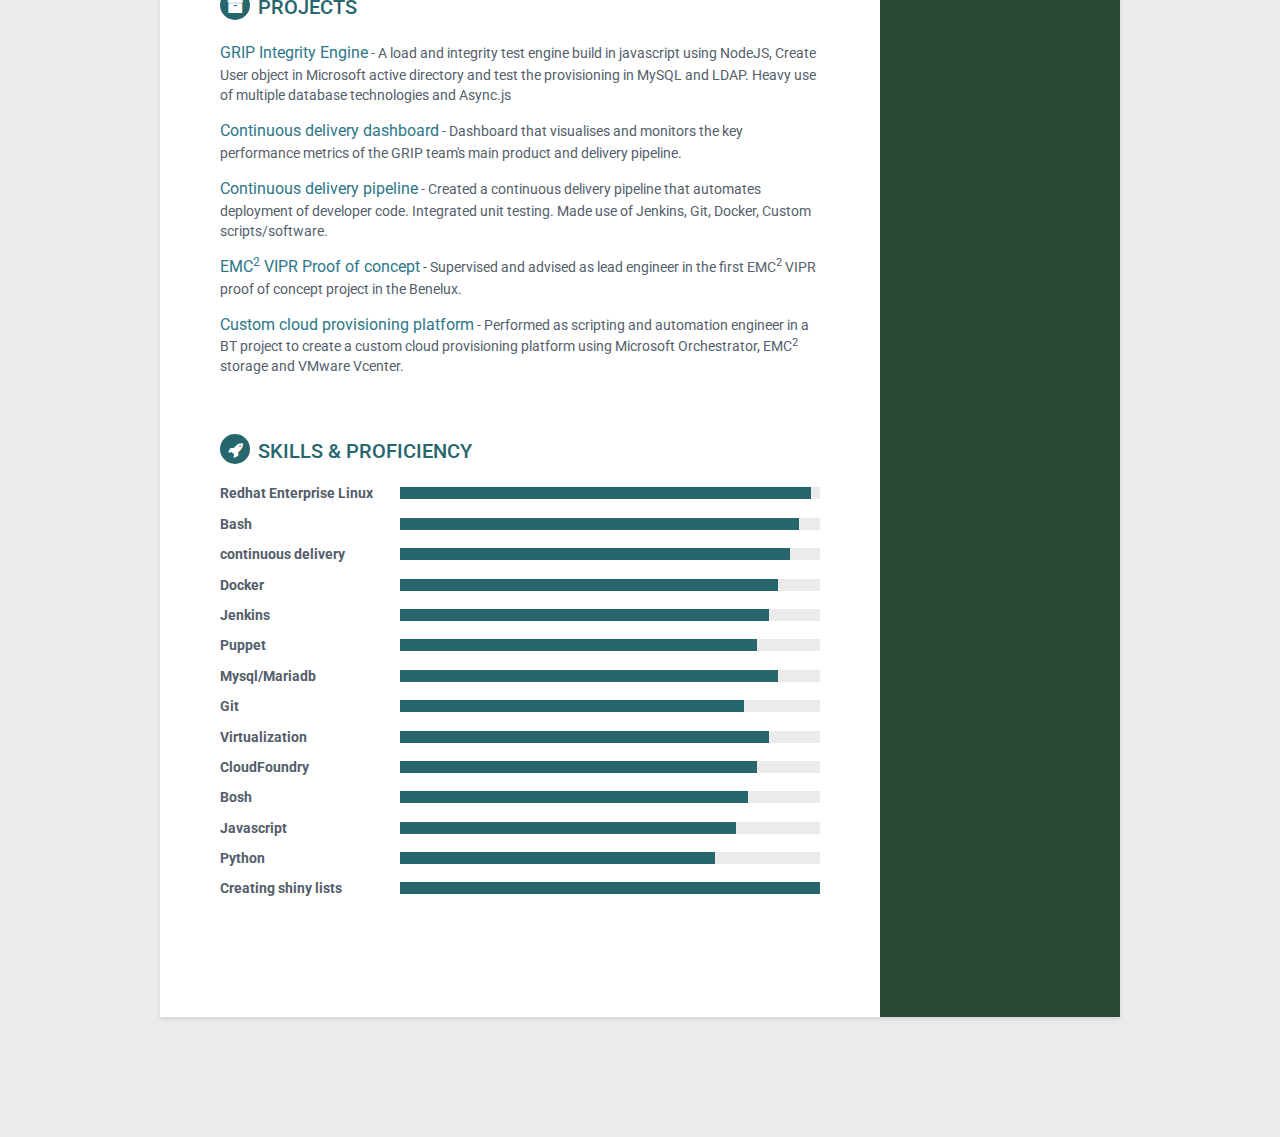
==== commit 9b3f5779: "fixed stuff" ====
--- a/index.html
+++ b/index.html
@@ -54,7 +54,7 @@
                 </div>
                 <!--//item-->
                 <div class="item">
-                    <a href="https://www.redhat.com/rhtapps/certification/badge/verify/BLTB5GWE7YYHXSPIGGNPEEOVPAAEQU3CUPSQX2KSDXT6RW46LQ3VFS7LTHTMYXYXRZARNID6YKBDE4U5NQYTCNA62RUWOCM34WWBUYQ=">
+                    <a href="https://www.redhat.com/rhtapps/services/certifications/badge/verify/BLTB5GWE7YYHXSPIGGNPEEOVPAAEQU3CUPSQX2KSDXT6RW46LQ3XCZJWRJNV7ILTXVE4I6VB7OTCG4U5NQYTCNA62RUWOCM34WWBUYQ=">
                       <h4 class="degree">Redhat Certified Engineer</h4>
                       <h5 class="meta">Redhat Enterprise Linux 7</h5>
                       <div class="time">Valid: mar 2017 - mar 2020</div>
@@ -70,7 +70,7 @@
                 </div>
                 <!--//item-->
                 <div class="item">
-                    <a href="https://www.certmetrics.com/emc/public/transcript.aspx?transcript=TPEWFZ41KMV4QKZX">
+                    <a href="https://www.youracclaim.com/badges/0c5827d7-31f9-41c3-bb52-d1e0e89f9dbc">
                       <h4 class="degree">EMC<sup>2</sup></h4>
                       <h5 class="meta">Storage Administrator, Isilon Solutions Specialist</h5>
                       <div class="time">Valid: nov 2011 - present</div>
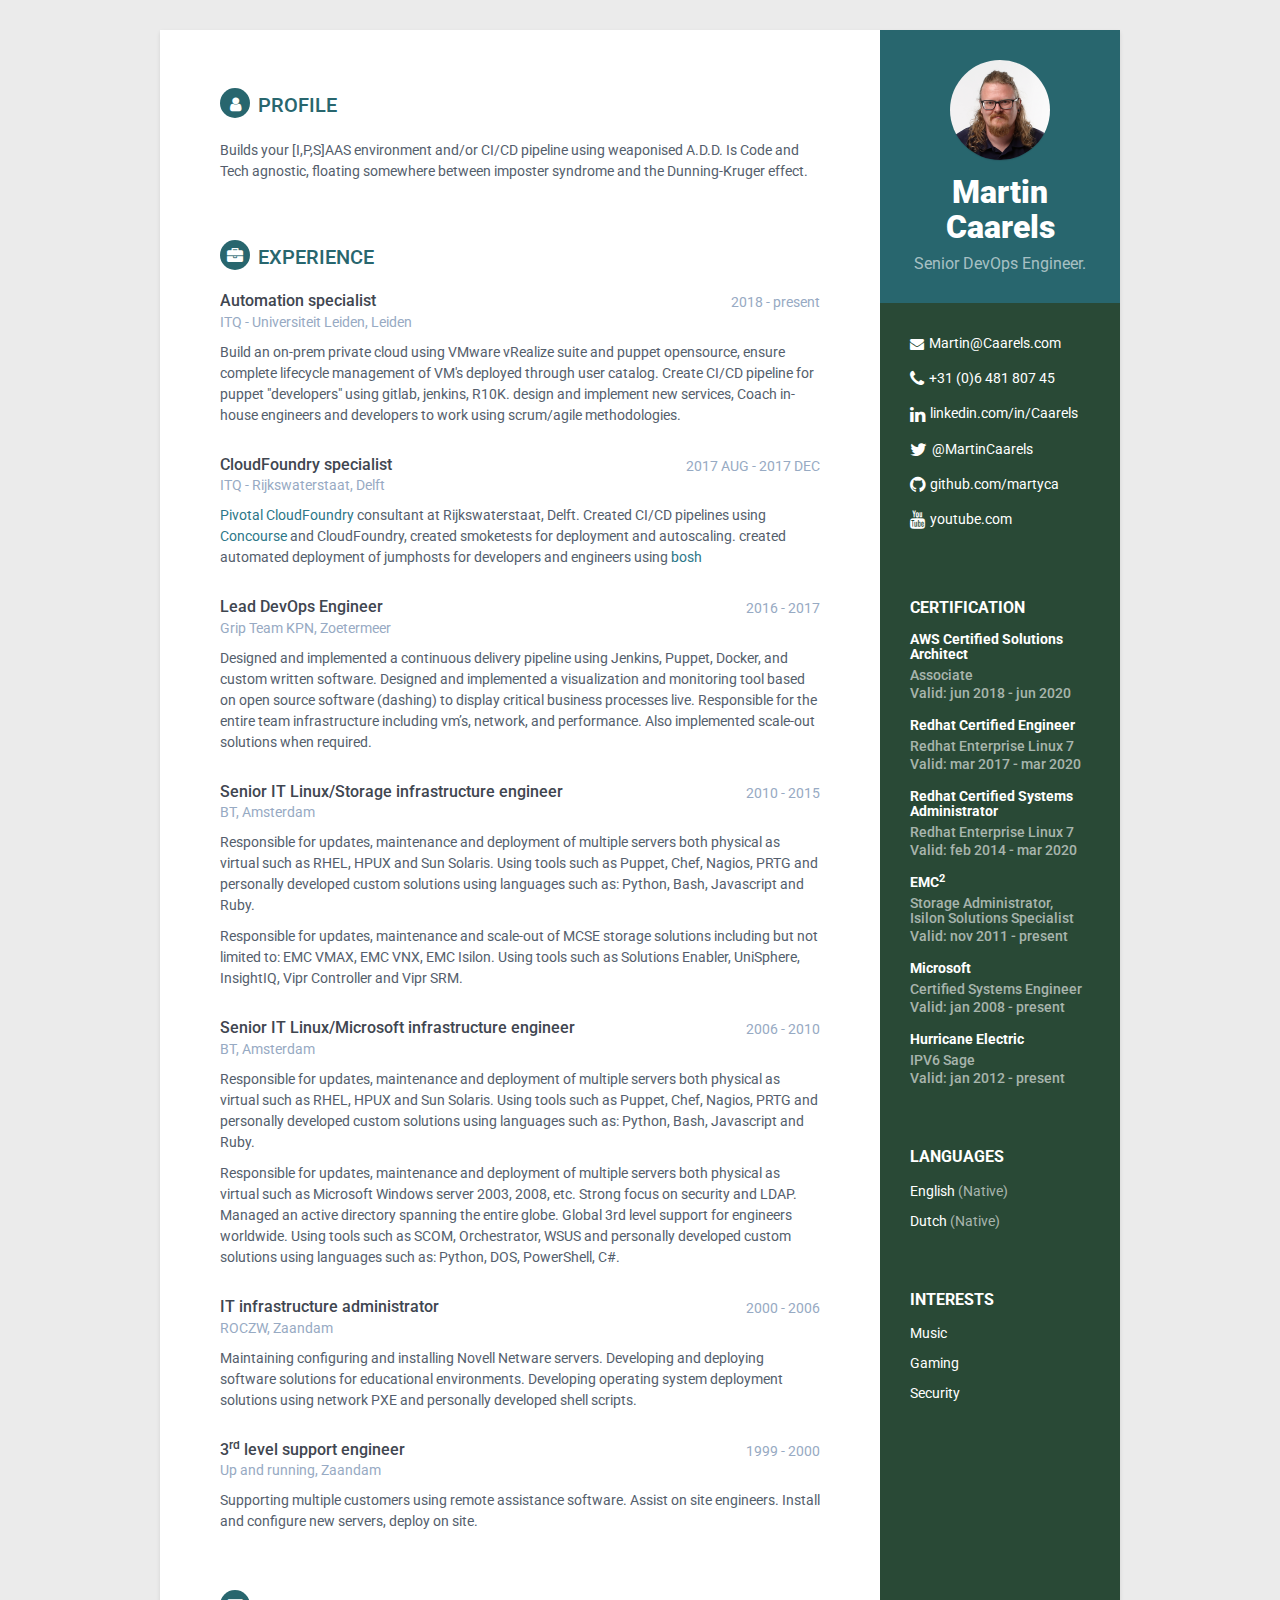
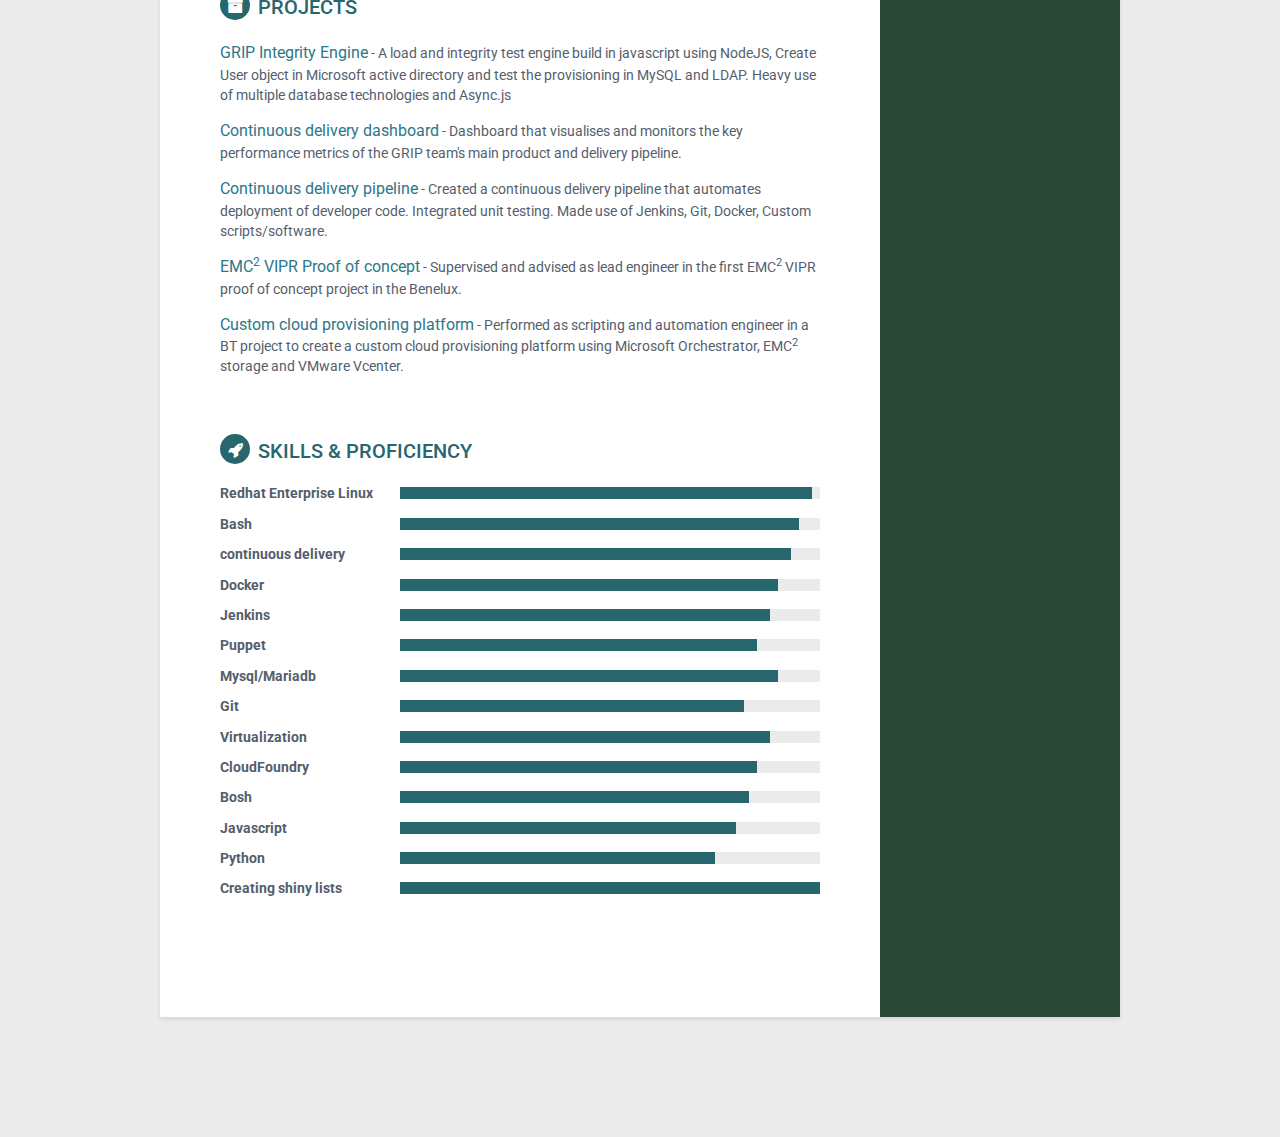
==== commit 2bf46167: "added youtube" ====
--- a/index.html
+++ b/index.html
@@ -39,6 +39,7 @@
                     <li class="linkedin"><i class="fa fa-linkedin"></i><a href="https://in.linkedin.com/in/caarels" target="_blank">linkedin.com/in/Caarels</a></li>
                     <li class="Twitter"><i class="fa fa-twitter"></i><a href="https://twitter.com/MartinCaarels" target="_blank">@MartinCaarels</a></li>
                     <li class="github"><i class="fa fa-github"></i><a href="http://github.com/martyca" target="_blank">github.com/martyca</a></li>
+                    <li class="github"><i class="fa fa-youtube"></i><a href="https://www.youtube.com/channel/UC-d0ndla0p86pETh3H0F8iQ" target="_blank">youtube.com</a></li>
                     <!--<li class="twitter"><i class="fa fa-twitter"></i><a href="https://twitter.com/@webjeda" target="_blank">@webjeda</a></li>-->
                 </ul>
             </div>
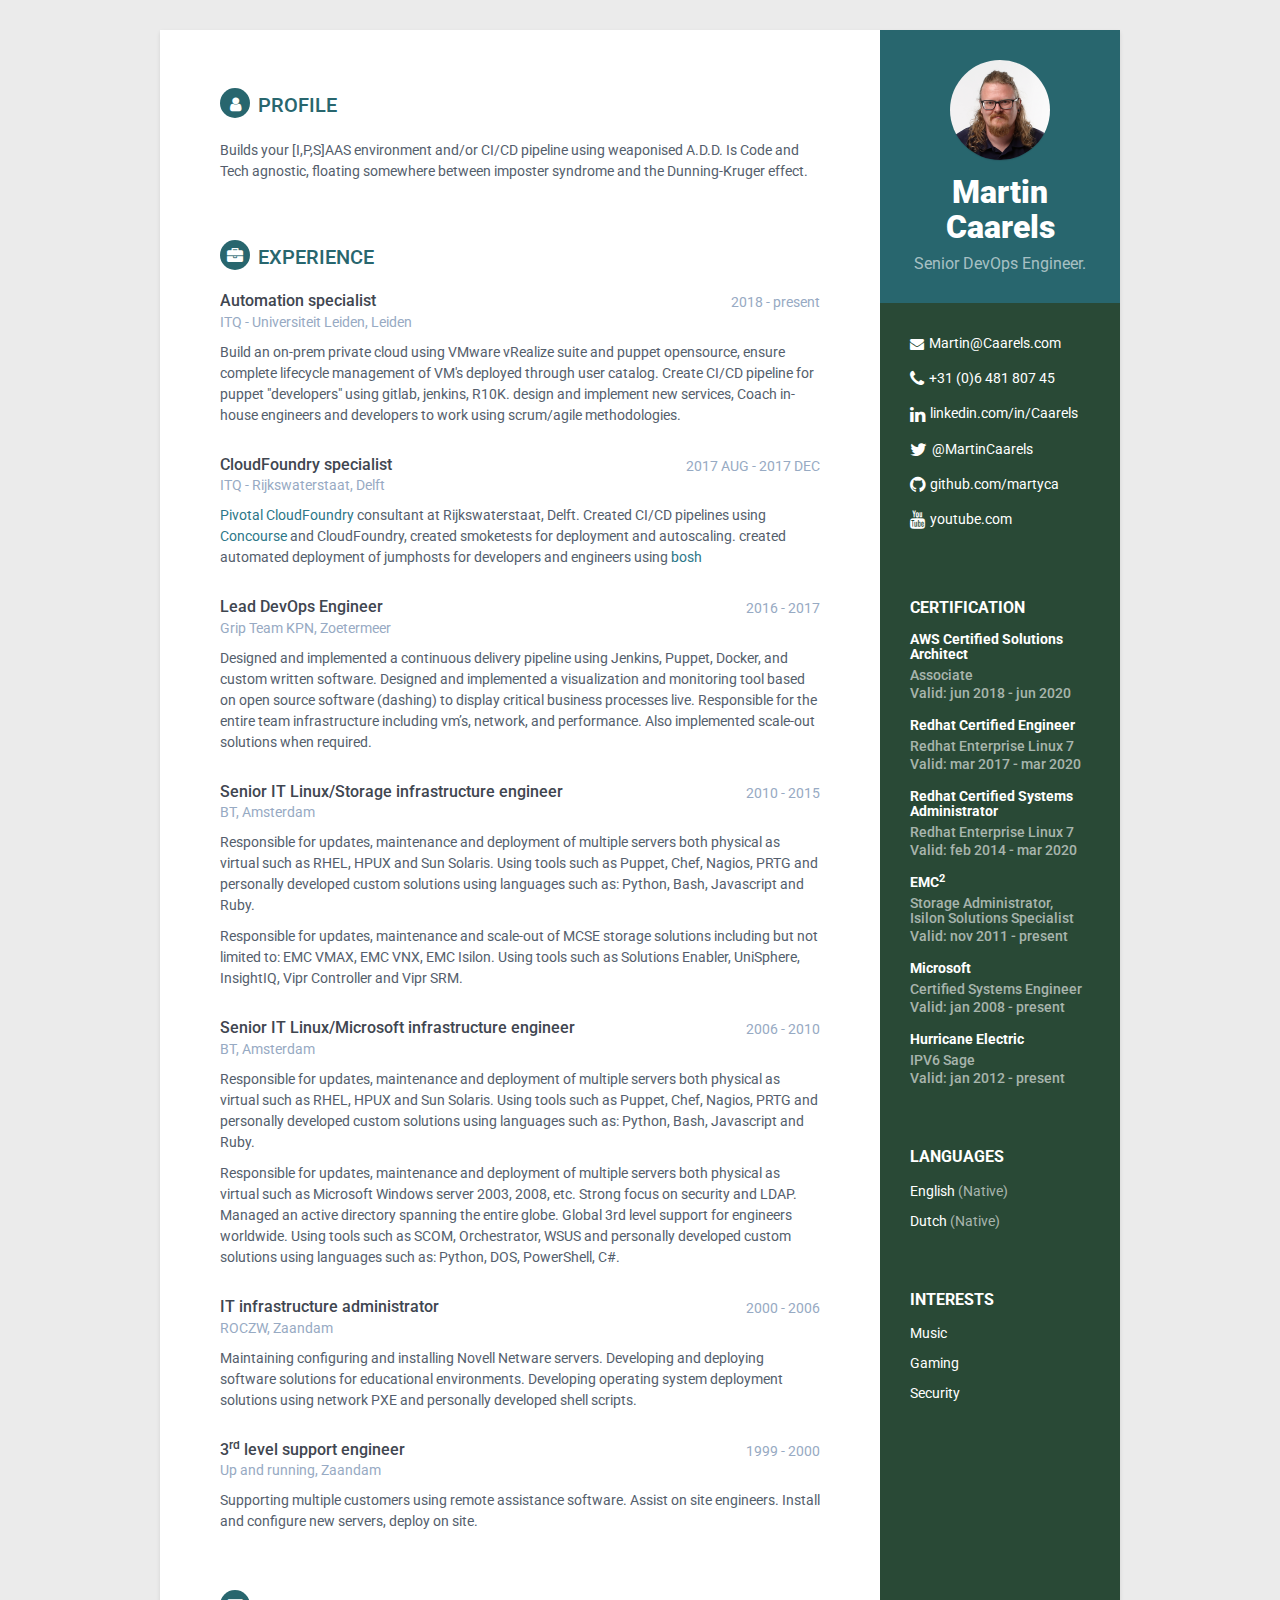
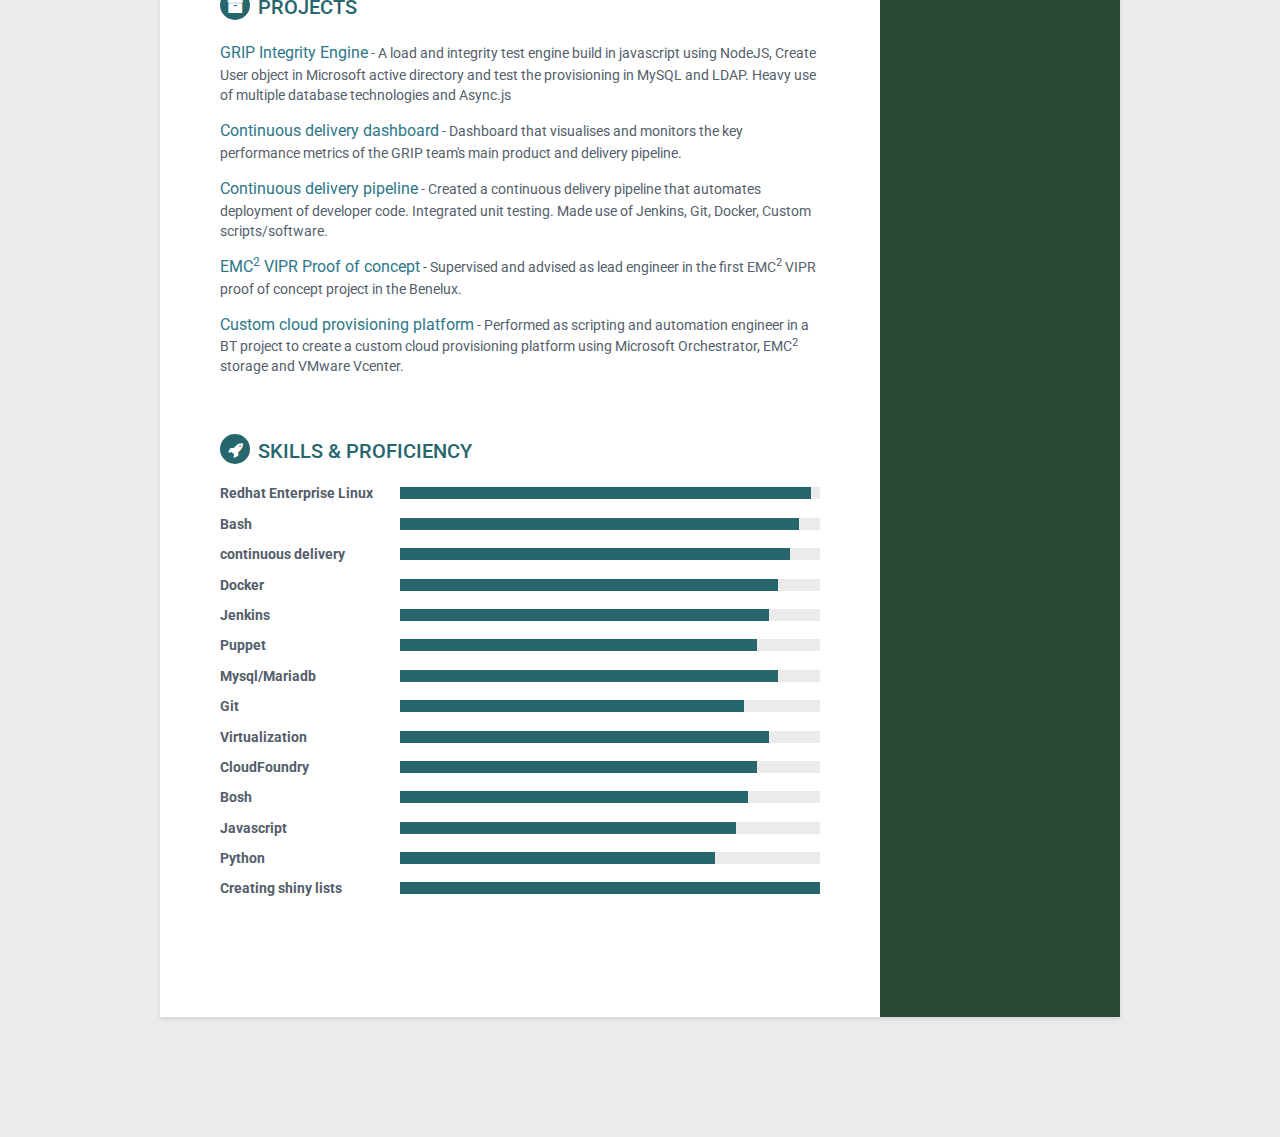
==== commit a4f15746: "youtube" ====
--- a/index.html
+++ b/index.html
@@ -39,7 +39,7 @@
                     <li class="linkedin"><i class="fa fa-linkedin"></i><a href="https://in.linkedin.com/in/caarels" target="_blank">linkedin.com/in/Caarels</a></li>
                     <li class="Twitter"><i class="fa fa-twitter"></i><a href="https://twitter.com/MartinCaarels" target="_blank">@MartinCaarels</a></li>
                     <li class="github"><i class="fa fa-github"></i><a href="http://github.com/martyca" target="_blank">github.com/martyca</a></li>
-                    <li class="github"><i class="fa fa-youtube"></i><a href="https://www.youtube.com/channel/UC-d0ndla0p86pETh3H0F8iQ" target="_blank">youtube.com</a></li>
+                    <li class="youtube"><i class="fa fa-youtube"></i><a href="https://www.youtube.com/channel/UC-d0ndla0p86pETh3H0F8iQ" target="_blank">youtube.com</a></li>
                     <!--<li class="twitter"><i class="fa fa-twitter"></i><a href="https://twitter.com/@webjeda" target="_blank">@webjeda</a></li>-->
                 </ul>
             </div>
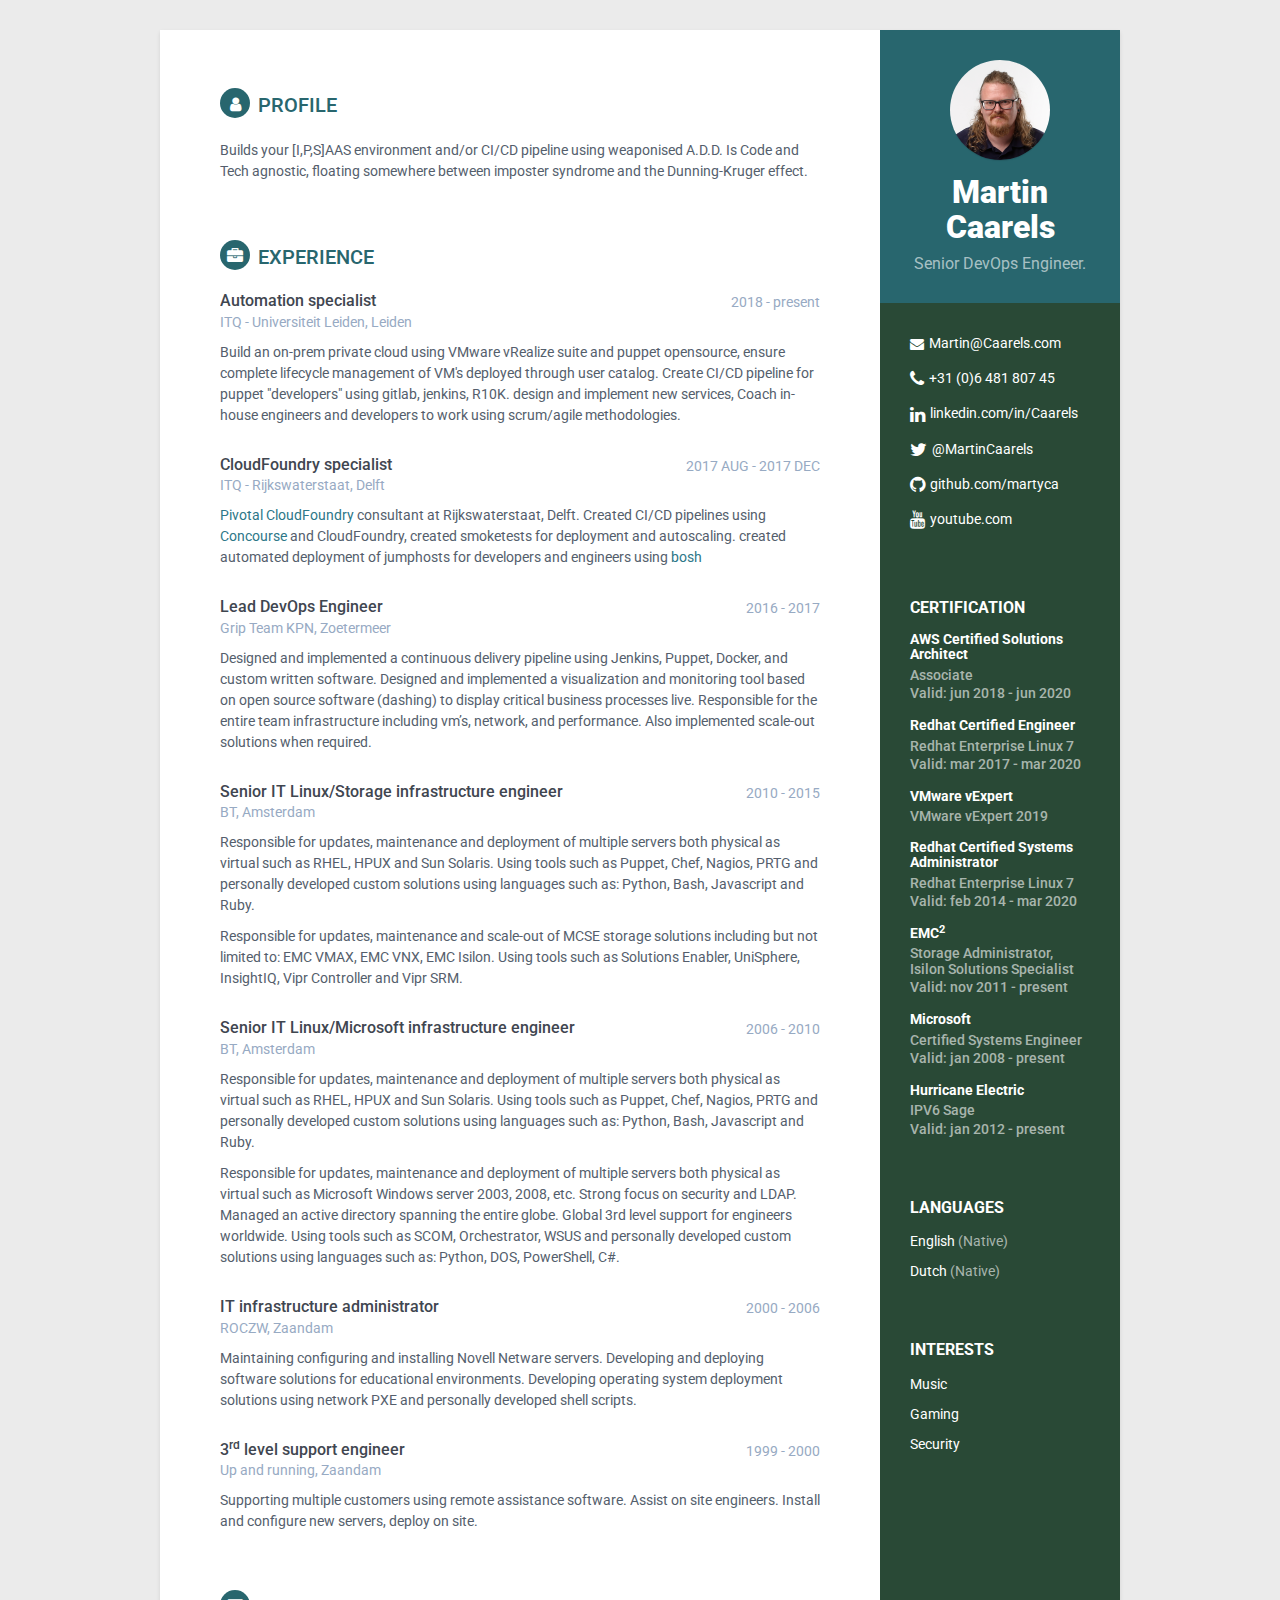
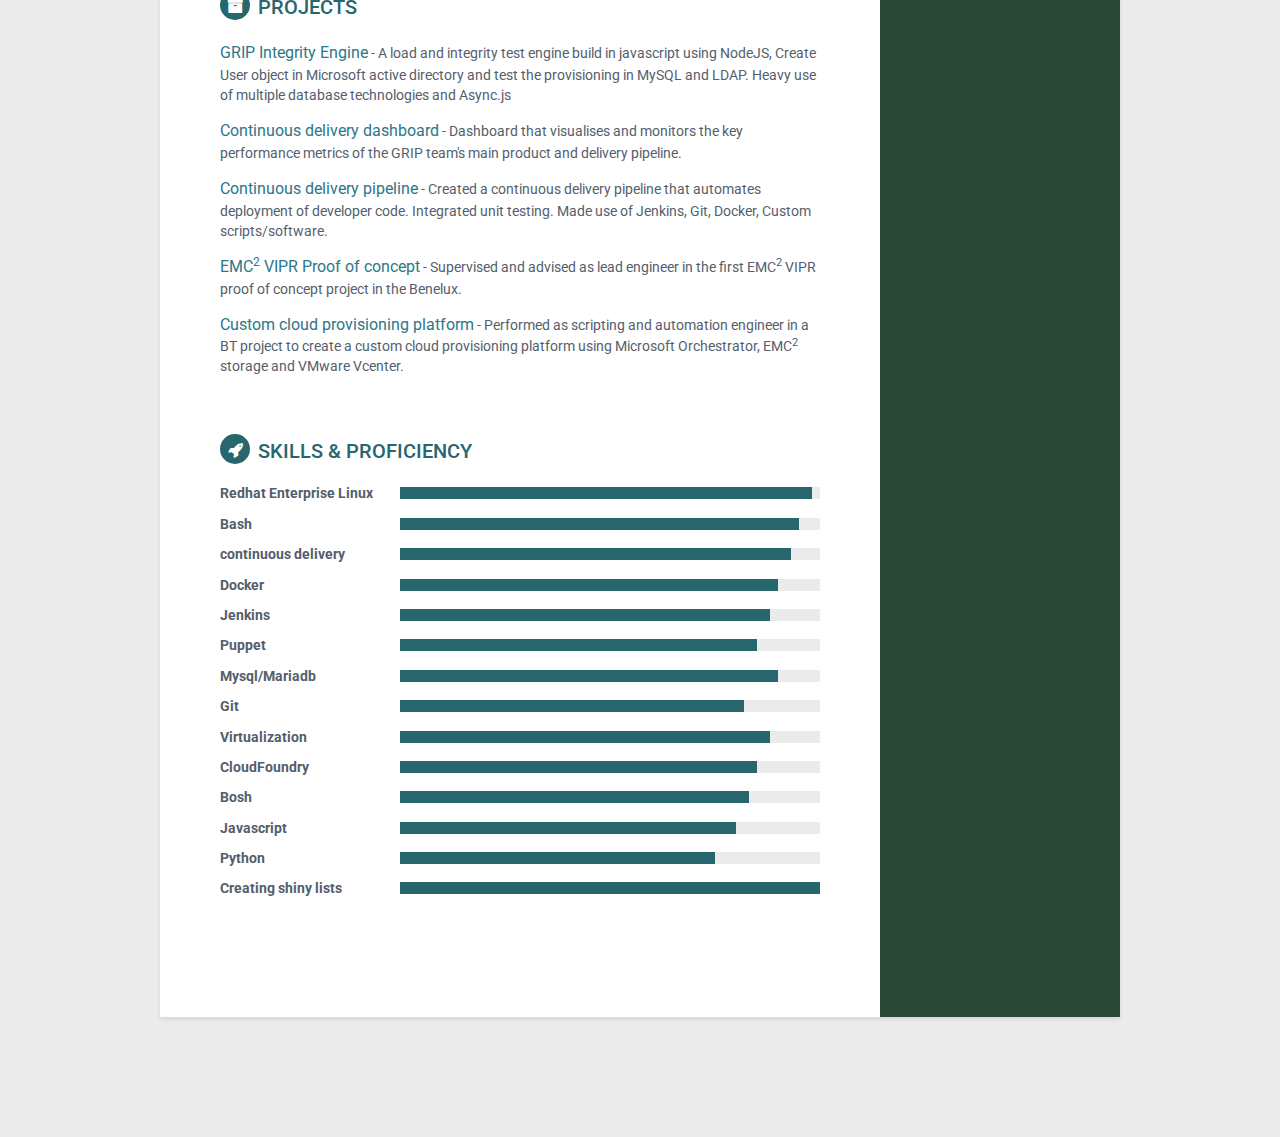
==== commit a7c00b06: "added vexpert" ====
--- a/index.html
+++ b/index.html
@@ -63,6 +63,13 @@
                 </div>
                 <!--//item-->
                 <div class="item">
+                    <a href="https://vexpert.vmware.com/directory/2561">
+                      <h4 class="degree">VMware vExpert</h4>
+                      <h5 class="meta">VMware vExpert 2019</h5>
+                    </a>
+                </div>
+                <!--//item-->
+                <div class="item">
                     <a href="https://www.redhat.com/rhtapps/certification/badge/verify/BLTB5GWE7YYHXSPIGGNPEEOVPAAEQU3CUPSQX2KSDXT6RW46LQ37ULE25V3KCXMMFRIX6PMBNQZGA4U5NQYTCNA62RUWOCM34WWBUYQ=">
                       <h4 class="degree">Redhat Certified Systems Administrator</h4>
                       <h5 class="meta">Redhat Enterprise Linux 7</h5>
